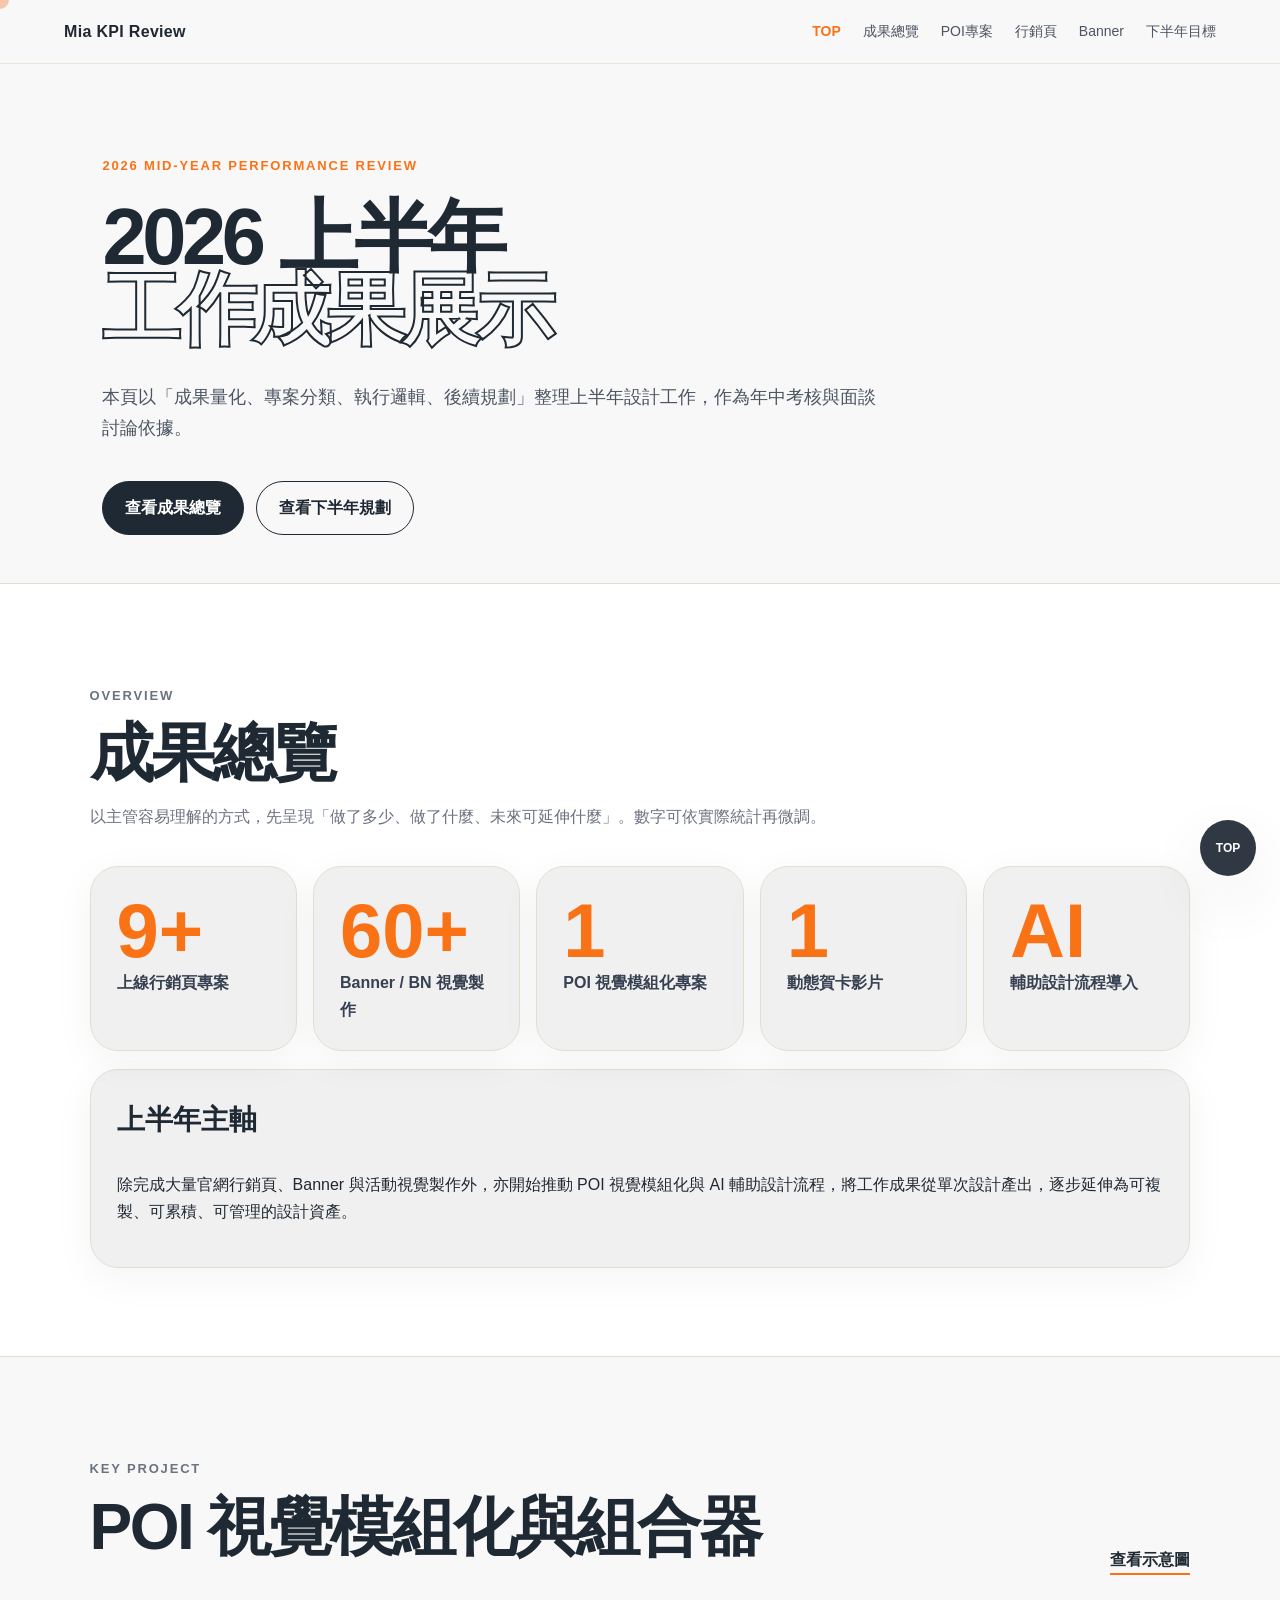
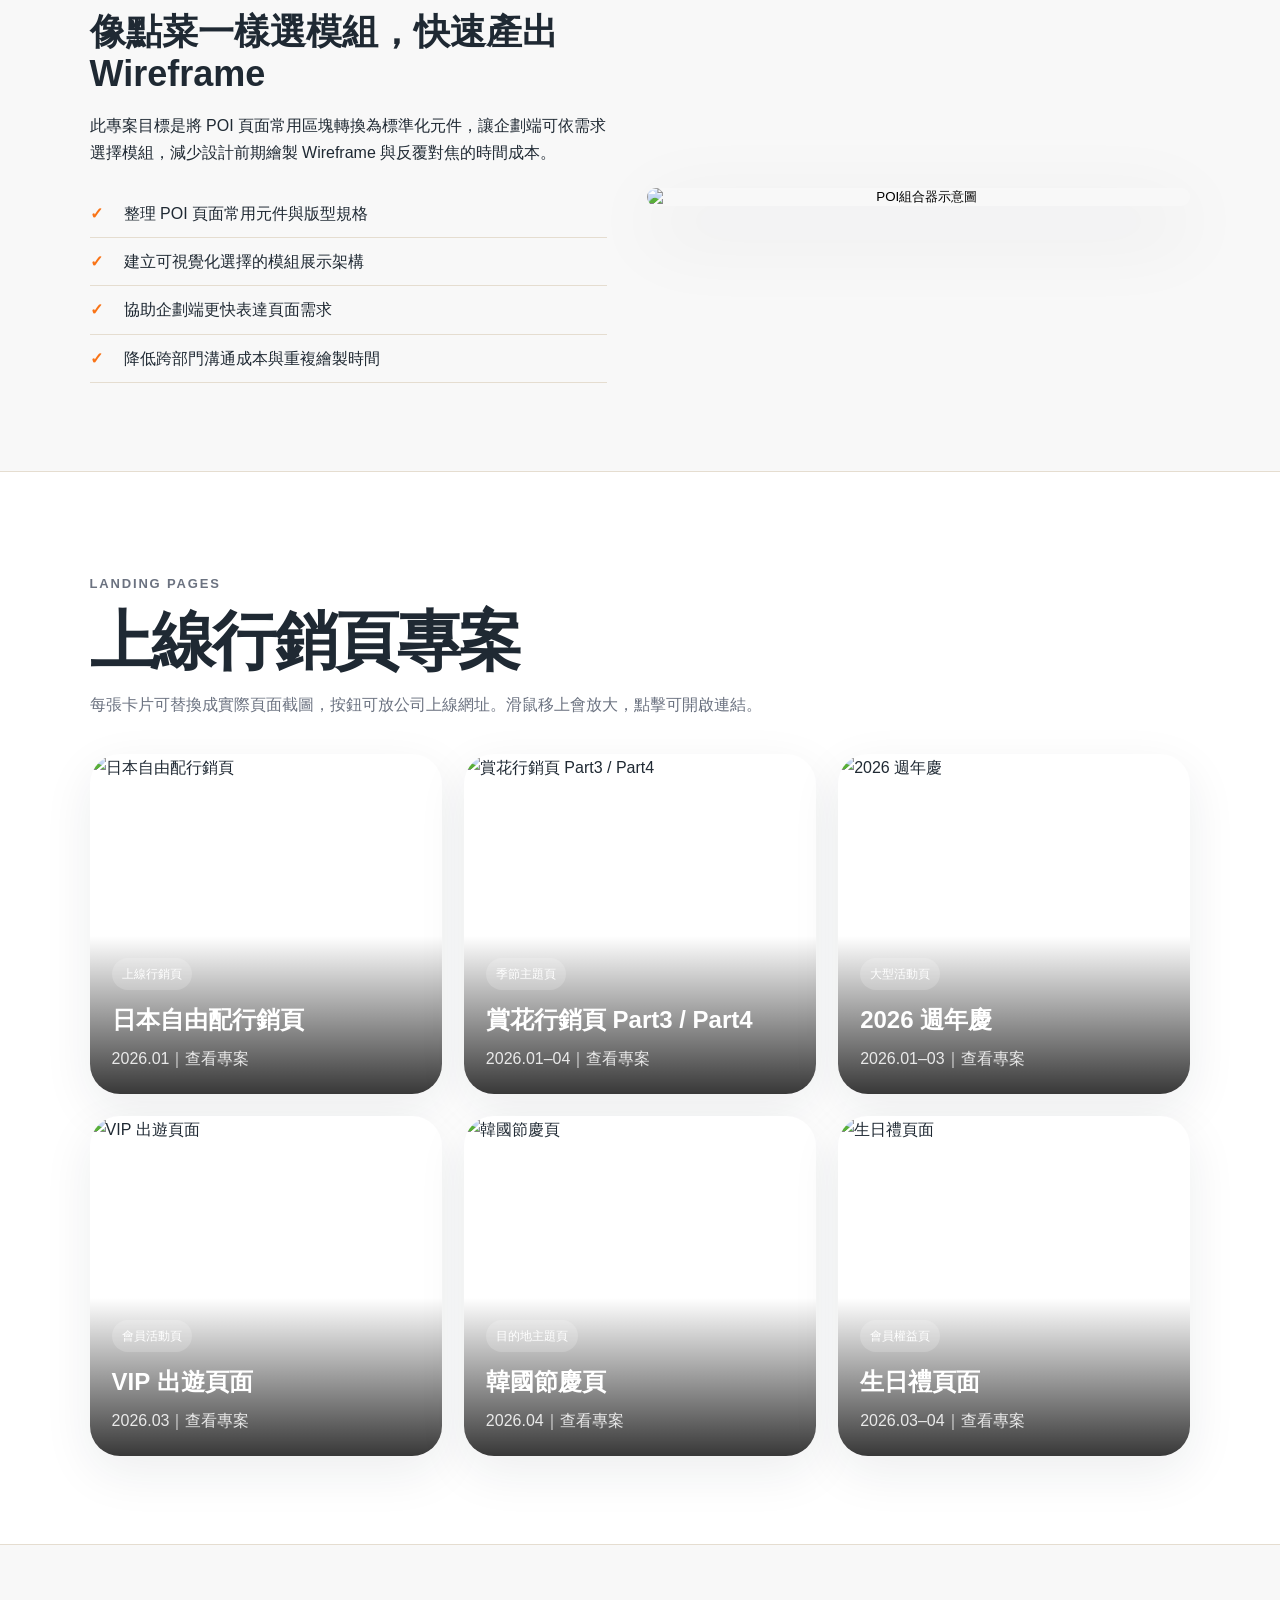
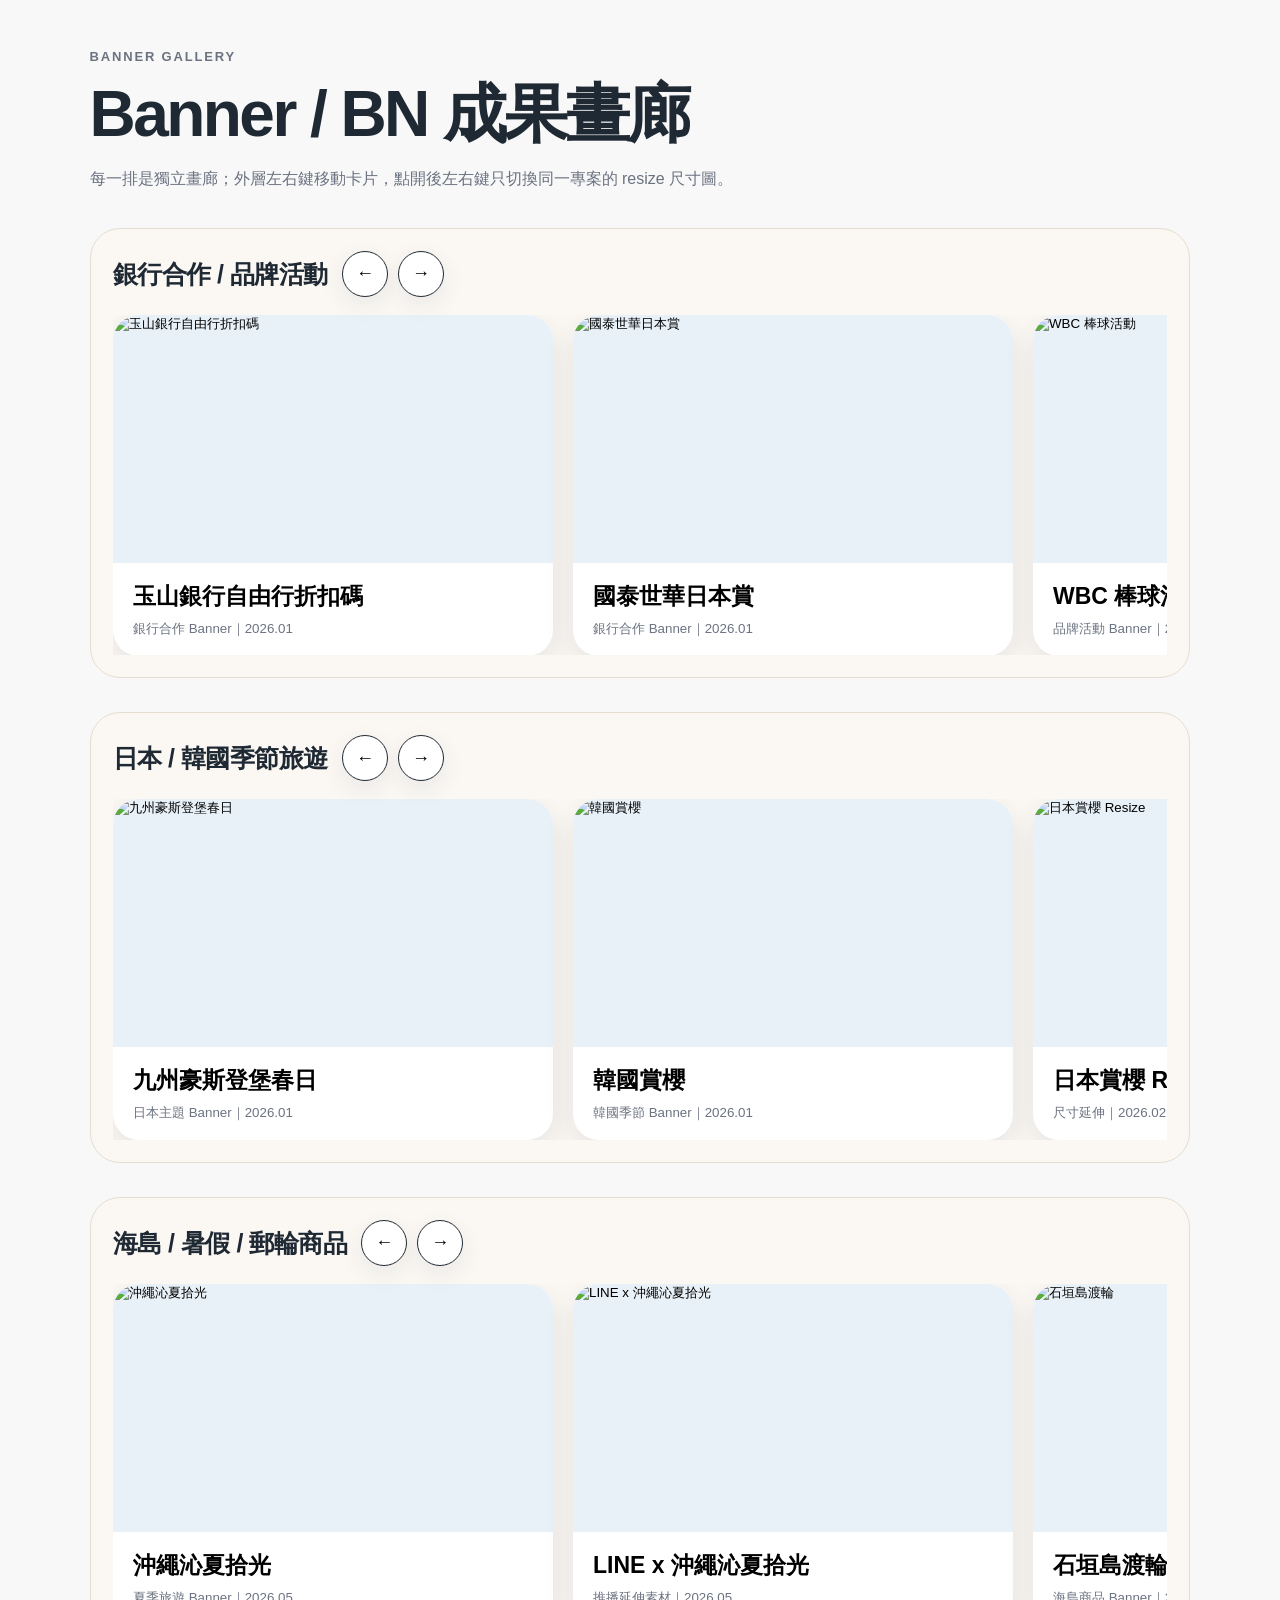
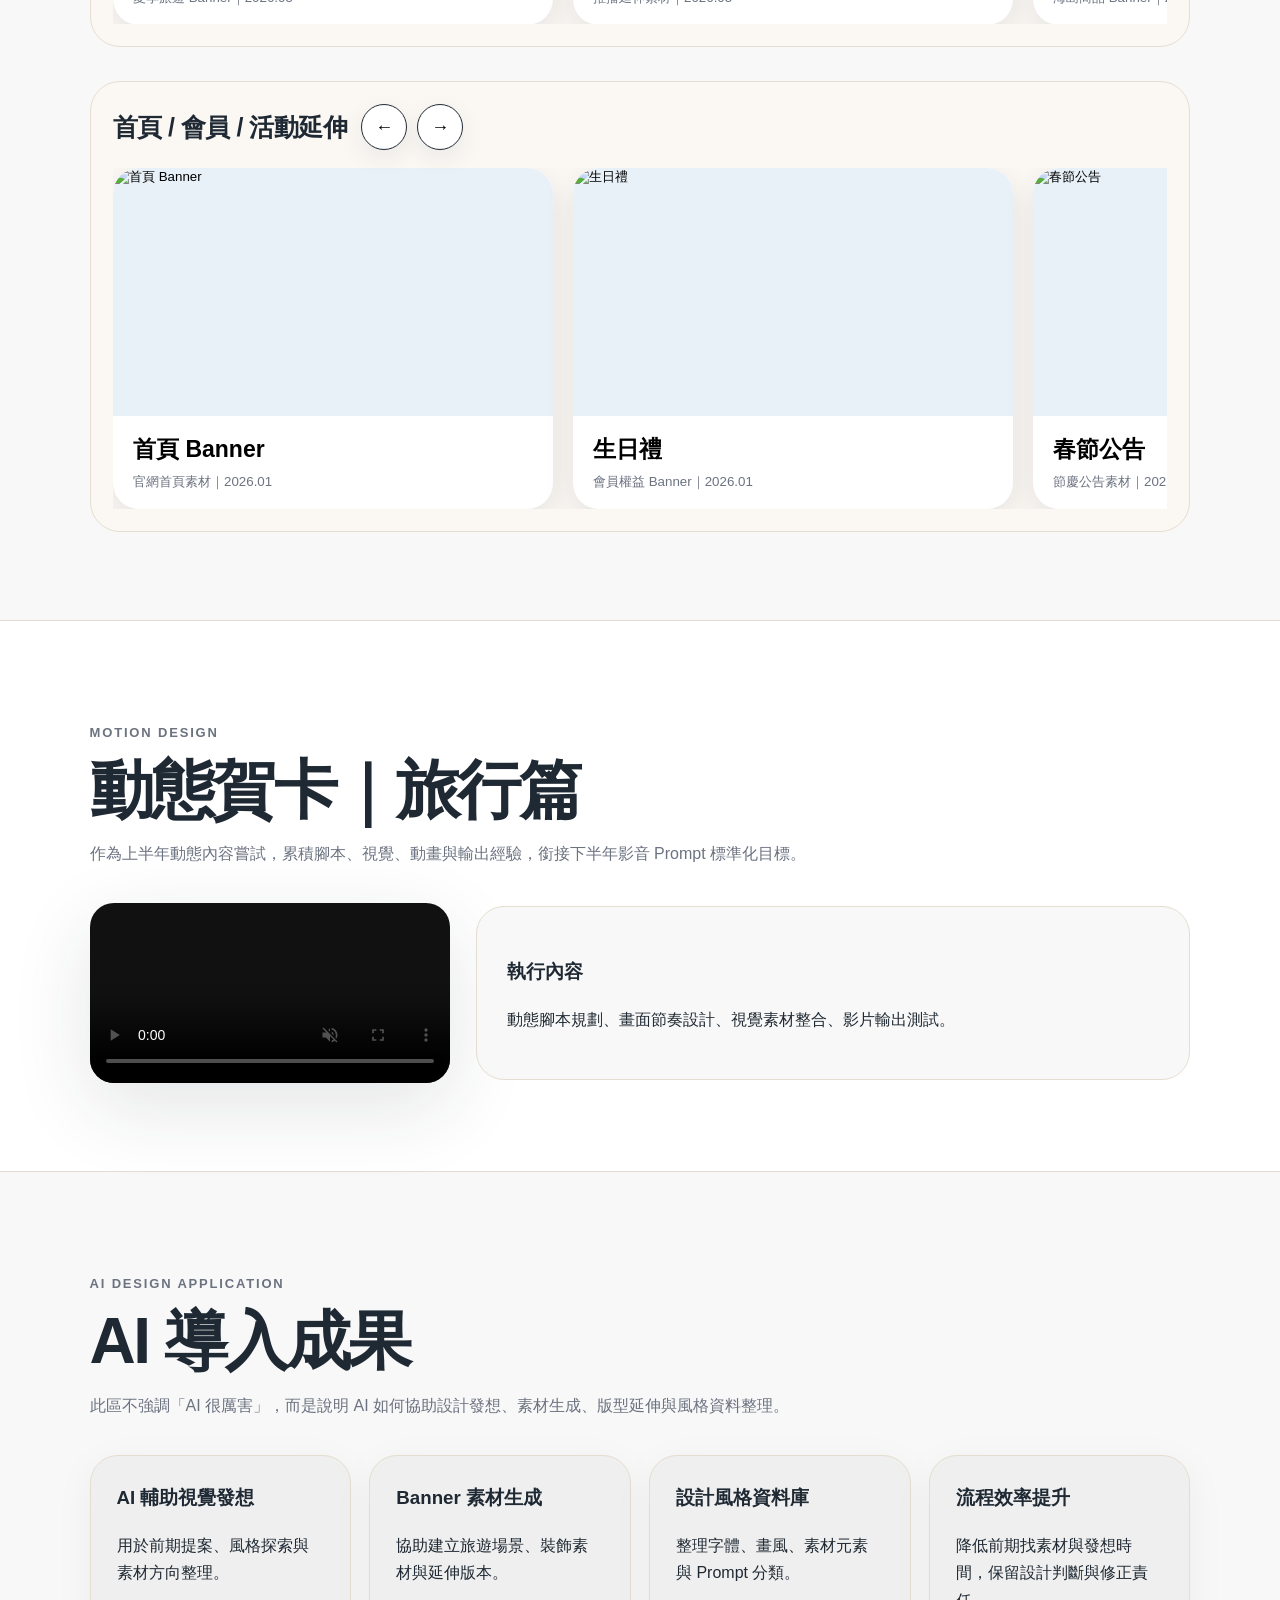
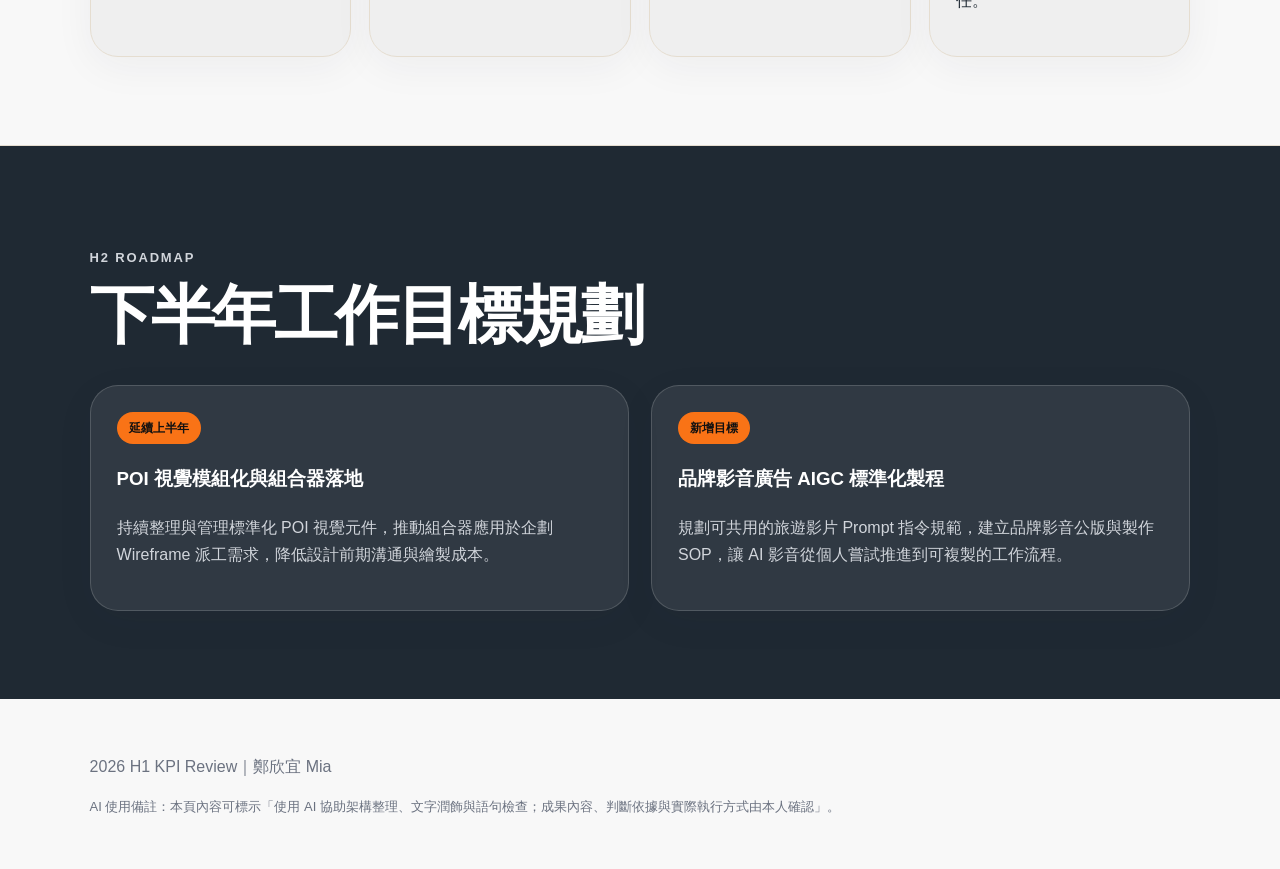
==== index.html @ eb47d26b "Add files via upload" ====
<!doctype html>
<html lang="zh-Hant">
<head>
  <meta charset="utf-8" />
  <meta name="viewport" content="width=device-width, initial-scale=1" />
  <title>2026 H1 KPI Review｜Mia 工作成果展示</title>
  <meta name="description" content="2026上半年KPI工作成果：行銷頁、Banner、POI模組化、動態賀卡、AI導入與下半年規劃。" />
  <link rel="stylesheet" href="styles.css" />
</head>
<body>
  <div class="cursor-dot" aria-hidden="true"></div>
  <header class="site-header">
    <a class="brand" href="#top">Mia KPI Review</a>
    <nav>
      <a class="top-link" href="#top">TOP</a>
      <a href="#overview">成果總覽</a>
      <a href="#poi">POI專案</a>
      <a href="#pages">行銷頁</a>
      <a href="#banners">Banner</a>
      <a href="#roadmap">下半年目標</a>
    </nav>
  </header>

  <main id="top">
    <section class="hero compact-hero reveal">
      <p class="eyebrow">2026 Mid-Year Performance Review</p>
      <h1>2026 上半年<br><span>工作成果展示</span></h1>
      <p class="hero-text">本頁以「成果量化、專案分類、執行邏輯、後續規劃」整理上半年設計工作，作為年中考核與面談討論依據。</p>
      <div class="hero-actions">
        <a class="btn primary" href="#overview">查看成果總覽</a>
        <a class="btn" href="#roadmap">查看下半年規劃</a>
      </div>
    </section>

    <section id="overview" class="section reveal">
      <div class="section-head">
        <p class="eyebrow">Overview</p>
        <h2>成果總覽</h2>
        <p>以主管容易理解的方式，先呈現「做了多少、做了什麼、未來可延伸什麼」。數字可依實際統計再微調。</p>
      </div>
      <div class="metrics">
        <article><strong>9+</strong><span>上線行銷頁專案</span></article>
        <article><strong>60+</strong><span>Banner / BN 視覺製作</span></article>
        <article><strong>1</strong><span>POI 視覺模組化專案</span></article>
        <article><strong>1</strong><span>動態賀卡影片</span></article>
        <article><strong>AI</strong><span>輔助設計流程導入</span></article>
      </div>
      <div class="summary-card">
        <h3>上半年主軸</h3>
        <p>除完成大量官網行銷頁、Banner 與活動視覺製作外，亦開始推動 POI 視覺模組化與 AI 輔助設計流程，將工作成果從單次設計產出，逐步延伸為可複製、可累積、可管理的設計資產。</p>
      </div>
    </section>

    <section id="poi" class="section highlight reveal">
      <div class="section-head split">
        <div>
          <p class="eyebrow">Key Project</p>
          <h2>POI 視覺模組化與組合器</h2>
        </div>
        <a class="text-link" href="assets/images/poi/POI組合器.svg" target="_blank">查看示意圖</a>
      </div>
      <div class="case-grid">
        <div class="case-copy">
          <h3>像點菜一樣選模組，快速產出 Wireframe</h3>
          <p>此專案目標是將 POI 頁面常用區塊轉換為標準化元件，讓企劃端可依需求選擇模組，減少設計前期繪製 Wireframe 與反覆對焦的時間成本。</p>
          <ul class="check-list">
            <li>整理 POI 頁面常用元件與版型規格</li>
            <li>建立可視覺化選擇的模組展示架構</li>
            <li>協助企劃端更快表達頁面需求</li>
            <li>降低跨部門溝通成本與重複繪製時間</li>
          </ul>
        </div>
        <button class="media-card open-lightbox" data-img="assets/images/poi/POI組合器.svg" data-title="POI 視覺模組化與組合器">
          <img src="assets/images/poi/POI組合器.svg" alt="POI組合器示意圖">
          <span>點擊放大</span>
        </button>
      </div>
    </section>

    <section id="pages" class="section reveal">
      <div class="section-head">
        <p class="eyebrow">Landing Pages</p>
        <h2>上線行銷頁專案</h2>
        <p>每張卡片可替換成實際頁面截圖，按鈕可放公司上線網址。滑鼠移上會放大，點擊可開啟連結。</p>
      </div>
      <div class="project-grid" id="pageGrid"></div>
    </section>

    <section id="banners" class="section reveal">
      <div class="section-head">
        <p class="eyebrow">Banner Gallery</p>
        <h2>Banner / BN 成果畫廊</h2>
        <p>每一排是獨立畫廊；外層左右鍵移動卡片，點開後左右鍵只切換同一專案的 resize 尺寸圖。</p>
      </div>
      <div class="banner-gallery-rows" id="bannerGalleryRows"></div>
    </section>

    <section id="motion" class="section reveal">
      <div class="section-head">
        <p class="eyebrow">Motion Design</p>
        <h2>動態賀卡｜旅行篇</h2>
        <p>作為上半年動態內容嘗試，累積腳本、視覺、動畫與輸出經驗，銜接下半年影音 Prompt 標準化目標。</p>
      </div>
      <div class="video-wrap">
        <video src="assets/videos/travel-card.mp4" controls muted playsinline poster="assets/images/pages/生日禮頁面.svg"></video>
        <div class="video-copy">
          <h3>執行內容</h3>
          <p>動態腳本規劃、畫面節奏設計、視覺素材整合、影片輸出測試。</p>
        </div>
      </div>
    </section>

    <section id="ai" class="section reveal">
      <div class="section-head">
        <p class="eyebrow">AI Design Application</p>
        <h2>AI 導入成果</h2>
        <p>此區不強調「AI 很厲害」，而是說明 AI 如何協助設計發想、素材生成、版型延伸與風格資料整理。</p>
      </div>
      <div class="pill-grid">
        <article><h3>AI 輔助視覺發想</h3><p>用於前期提案、風格探索與素材方向整理。</p></article>
        <article><h3>Banner 素材生成</h3><p>協助建立旅遊場景、裝飾素材與延伸版本。</p></article>
        <article><h3>設計風格資料庫</h3><p>整理字體、畫風、素材元素與 Prompt 分類。</p></article>
        <article><h3>流程效率提升</h3><p>降低前期找素材與發想時間，保留設計判斷與修正責任。</p></article>
      </div>
    </section>

    <section id="roadmap" class="section roadmap reveal">
      <div class="section-head">
        <p class="eyebrow">H2 Roadmap</p>
        <h2>下半年工作目標規劃</h2>
      </div>
      <div class="roadmap-grid">
        <article>
          <span class="tag">延續上半年</span>
          <h3>POI 視覺模組化與組合器落地</h3>
          <p>持續整理與管理標準化 POI 視覺元件，推動組合器應用於企劃 Wireframe 派工需求，降低設計前期溝通與繪製成本。</p>
        </article>
        <article>
          <span class="tag">新增目標</span>
          <h3>品牌影音廣告 AIGC 標準化製程</h3>
          <p>規劃可共用的旅遊影片 Prompt 指令規範，建立品牌影音公版與製作 SOP，讓 AI 影音從個人嘗試推進到可複製的工作流程。</p>
        </article>
      </div>
    </section>
  </main>

  <a class="go-top" href="#top" aria-label="回到最上方">TOP</a>

  <footer class="footer">
    <p>2026 H1 KPI Review｜鄭欣宜 Mia</p>
    <p class="note">AI 使用備註：本頁內容可標示「使用 AI 協助架構整理、文字潤飾與語句檢查；成果內容、判斷依據與實際執行方式由本人確認」。</p>
  </footer>

  <div class="lightbox" id="lightbox" aria-hidden="true">
    <button class="lightbox-close" id="lightboxClose" aria-label="關閉">×</button>
    <button class="lightbox-nav lightbox-prev" id="lightboxPrev" aria-label="上一張">←</button>
    <figure class="lightbox-figure">
      <img id="lightboxImg" src="" alt="">
      <figcaption id="lightboxTitle"></figcaption>
    </figure>
    <button class="lightbox-nav lightbox-next" id="lightboxNext" aria-label="下一張">→</button>
  </div>

  <script src="script.js"></script>
</body>
</html>
---- styles.css ----
:root{
  --bg:#f8f8f8;--ink:#1f2933;--muted:#6b7280;--card:#f8f8f8;--line:#e5ddd0;--accent:#f97316;--accent2:#1d4ed8;--shadow:0 24px 80px rgba(31,41,51,.12);
}
*{box-sizing:border-box}html{scroll-behavior:smooth}body{margin:0;background:var(--bg);color:var(--ink);font-family:Arial,'Noto Sans TC','Microsoft JhengHei',sans-serif;line-height:1.7}a{color:inherit;text-decoration:none}img{max-width:100%;display:block}.site-header{position:sticky;top:0;z-index:30;display:flex;justify-content:space-between;align-items:center;padding:18px 5vw;background:rgba(248, 248, 248, 0.82);backdrop-filter:blur(16px);border-bottom:1px solid rgba(229,221,208,.7)}.brand{font-weight:900;letter-spacing:.02em}.site-header nav{display:flex;gap:22px;font-size:14px;color:#4b5563}.site-header nav a:hover{color:var(--accent)}.hero{min-height:78vh;padding:118px 8vw 72px;display:grid;align-content:center}.eyebrow{color:var(--accent);font-weight:800;text-transform:uppercase;letter-spacing:.14em;font-size:13px}.hero h1{font-size:clamp(54px,9vw,136px);line-height:.92;margin:16px 0 28px;letter-spacing:-.07em}.hero h1 span{color:transparent;-webkit-text-stroke:2px var(--ink)}.hero-text{max-width:720px;font-size:20px;color:#4b5563}.hero-actions{display:flex;gap:12px;margin-top:28px;flex-wrap:wrap}.btn{border:1px solid var(--ink);padding:12px 22px;border-radius:999px;font-weight:800;transition:.25s}.btn:hover{transform:translateY(-3px);box-shadow:var(--shadow)}.btn.primary{background:var(--ink);color:#fff}.section{padding:88px 7vw;border-top:1px solid var(--line)}.section-head{max-width:850px;margin-bottom:36px}.section-head h2{font-size:clamp(34px,5vw,64px);line-height:1.05;margin:8px 0 14px;letter-spacing:-.04em}.section-head p{color:#6b7280}.split{max-width:none;display:flex;align-items:end;justify-content:space-between;gap:24px}.metrics{display:grid;grid-template-columns:repeat(5,1fr);gap:16px}.metrics article,.summary-card,.pill-grid article,.roadmap-grid article{background:rgba(238, 238, 238,.86);border:1px solid var(--line);border-radius:28px;padding:26px;box-shadow:0 10px 40px rgba(31,41,51,.05)}.metrics strong{display:block;font-size:clamp(40px,6vw,76px);line-height:1;color:var(--accent)}.metrics span{font-weight:800;color:#374151}.summary-card{margin-top:18px}.summary-card h3{margin-top:0;font-size:28px}.highlight{background:#fff8ed}.case-grid{display:grid;grid-template-columns:1fr 1.05fr;gap:40px;align-items:center}.case-copy h3{font-size:36px;line-height:1.18;margin:0 0 14px}.check-list{padding:0;margin:24px 0 0;list-style:none}.check-list li{padding:10px 0 10px 34px;position:relative;border-bottom:1px solid var(--line)}.check-list li:before{content:'✓';position:absolute;left:0;color:var(--accent);font-weight:900}.media-card{border:0;background:transparent;cursor:pointer;position:relative;overflow:hidden;border-radius:34px;box-shadow:var(--shadow);padding:0}.media-card img{transition:transform .55s ease}.media-card:hover img{transform:scale(1.06)}.media-card span{position:absolute;left:22px;bottom:22px;background:rgba(31,41,51,.86);color:#fff;border-radius:999px;padding:9px 16px;font-weight:800}.project-grid{display:grid;grid-template-columns:repeat(3,1fr);gap:22px}.project-card{position:relative;border-radius:30px;overflow:hidden;background:#fff;min-height:340px;box-shadow:0 16px 50px rgba(31,41,51,.08);isolation:isolate}.project-card img{width:100%;height:100%;object-fit:cover;transition:transform .55s ease}.project-card:hover img{transform:scale(1.08)}.project-info{position:absolute;inset:auto 0 0 0;padding:22px;color:#fff;background:linear-gradient(transparent,rgba(0,0,0,.78))}.project-info h3{margin:0 0 4px;font-size:24px}.project-info p{margin:0;color:rgba(255,255,255,.86)}.project-info .mini{display:inline-block;margin-bottom:10px;padding:6px 10px;background:rgba(255,255,255,.18);border-radius:999px;font-size:12px}.text-link{font-weight:900;border-bottom:2px solid var(--accent)}.gallery-controls{display:flex;gap:10px}.gallery-controls button{width:48px;height:48px;border-radius:50%;border:1px solid var(--ink);background:transparent;font-size:20px;cursor:pointer}.gallery-controls button:hover{background:var(--ink);color:#fff}.banner-stage{overflow:hidden;margin-inline:-7vw;padding-inline:7vw}.banner-track{display:flex;gap:22px;transition:transform .45s ease}.banner-card{flex:0 0 min(560px,76vw);border:0;background:#fff;border-radius:30px;overflow:hidden;box-shadow:0 16px 50px rgba(31,41,51,.08);text-align:left;cursor:pointer}.banner-card img{width:100%;aspect-ratio:16/9;object-fit:cover;transition:transform .5s}.banner-card:hover img{transform:scale(1.07)}.banner-card div{padding:18px 20px}.banner-card h3{margin:0;font-size:22px}.banner-card p{margin:4px 0 0;color:#6b7280}.video-wrap{display:grid;grid-template-columns:1.2fr .8fr;gap:26px;align-items:center}.video-wrap video{width:100%;border-radius:30px;box-shadow:var(--shadow);background:#111}.video-copy{background:var(--card);border:1px solid var(--line);border-radius:28px;padding:30px}.pill-grid{display:grid;grid-template-columns:repeat(4,1fr);gap:18px}.pill-grid h3{margin-top:0}.roadmap{background:#1f2933;color:#fff}.roadmap .section-head p,.roadmap-grid p{color:#d1d5db}.roadmap-grid{display:grid;grid-template-columns:1fr 1fr;gap:22px}.roadmap-grid article{background:rgba(255,255,255,.08);border-color:rgba(255,255,255,.16)}.tag{display:inline-block;background:var(--accent);color:#111;padding:6px 12px;border-radius:999px;font-weight:900;font-size:12px}.footer{padding:38px 7vw;color:#6b7280}.footer .note{max-width:900px;font-size:13px}.lightbox{position:fixed;inset:0;z-index:99;background:rgba(12,18,28,.88);display:none;align-items:center;justify-content:center;padding:5vw}.lightbox.active{display:flex;flex-direction:column}.lightbox img{max-height:78vh;border-radius:24px;box-shadow:var(--shadow)}.lightbox p{color:#fff;font-weight:800}.lightbox-close{position:absolute;right:28px;top:22px;background:#fff;border:0;border-radius:50%;width:46px;height:46px;font-size:30px;cursor:pointer}.reveal{opacity:0;transform:translateY(36px);transition:opacity .7s ease,transform .7s ease}.reveal.show{opacity:1;transform:none}.cursor-dot{position:fixed;left:0;top:0;width:18px;height:18px;border-radius:50%;background:var(--accent);pointer-events:none;z-index:100;mix-blend-mode:multiply;opacity:.35;transform:translate(-50%,-50%);transition:width .2s,height .2s}
@media(max-width:900px){.site-header nav{display:none}.metrics,.project-grid,.pill-grid{grid-template-columns:1fr 1fr}.case-grid,.video-wrap,.roadmap-grid{grid-template-columns:1fr}.hero{padding-top:88px}.section{padding:70px 5vw}.split{align-items:flex-start;flex-direction:column}.banner-stage{margin-inline:-5vw;padding-inline:5vw}}
@media(max-width:560px){.metrics,.project-grid,.pill-grid{grid-template-columns:1fr}.hero h1 span{-webkit-text-stroke:1px var(--ink)}.hero-text{font-size:17px}.cursor-dot{display:none}}


/* Mia 2026 H1 KPI Review - requested adjustments */
.site-header nav .top-link{color:var(--accent);font-weight:900}
.compact-hero{min-height:54vh;padding:78px 8vw 48px;}
.compact-hero h1{font-size:clamp(38px,6.2vw,88px);margin:10px 0 18px;letter-spacing:-.055em;}
.compact-hero .hero-text{font-size:18px;max-width:780px;}
.compact-hero .hero-actions{margin-top:20px;}

.banner-gallery-rows{display:grid;gap:26px;margin-top:8px;}
.banner-row{position:relative;}
.banner-row-head{display:flex;align-items:center;justify-content:space-between;gap:18px;margin:0 0 12px;}
.banner-row-title{margin:0;font-size:22px;letter-spacing:-.02em;}
.banner-row-controls{display:flex;gap:8px;}
.banner-row-controls button{width:38px;height:38px;border-radius:50%;border:1px solid var(--ink);background:transparent;font-size:18px;cursor:pointer;}
.banner-row-controls button:hover{background:var(--ink);color:#fff;}
.banner-scroll{display:flex;gap:18px;overflow-x:auto;scroll-behavior:smooth;scroll-snap-type:x mandatory;padding:4px 7vw 18px;margin-inline:-7vw;}
.banner-scroll::-webkit-scrollbar{height:8px}.banner-scroll::-webkit-scrollbar-thumb{background:#d4c7b7;border-radius:999px}.banner-scroll::-webkit-scrollbar-track{background:rgba(229,221,208,.45)}
.banner-scroll .banner-card{flex:0 0 min(390px,68vw);scroll-snap-align:start;border-radius:24px;}
.banner-scroll .banner-card h3{font-size:18px;}
.banner-scroll .banner-card div{padding:14px 16px;}
.banner-scroll .banner-card img{aspect-ratio:16/9;}
.gallery-controls{display:none;}

.video-wrap{grid-template-columns:minmax(220px,360px) 1fr;justify-content:start;align-items:center;}
.video-wrap video{max-height:620px;object-fit:contain;border-radius:24px;}
.go-top{position:fixed;right:24px;bottom:24px;z-index:50;width:56px;height:56px;border-radius:50%;display:grid;place-items:center;background:var(--ink);color:#fff;font-size:12px;font-weight:900;box-shadow:var(--shadow);opacity:.92;}
.go-top:hover{transform:translateY(-3px);background:var(--accent);color:#111;}
@media(max-width:900px){.compact-hero{min-height:auto;padding:68px 5vw 42px}.banner-scroll{margin-inline:-5vw;padding-inline:5vw}.video-wrap{grid-template-columns:1fr}.video-wrap video{max-width:360px;margin:auto}}

/* v3 adjustments: gallery controls beside title + lightbox carousel */
.banner-row-head{
  justify-content:flex-start;
  align-items:center;
  gap:12px;
}
.banner-row-title{margin-right:2px;}
.banner-row-controls{flex:0 0 auto;}
.banner-row-controls button{box-shadow:0 8px 24px rgba(31,41,51,.08)}
.lightbox{gap:16px;}
.lightbox-figure{margin:0;display:flex;flex-direction:column;align-items:center;gap:10px;max-width:min(92vw,1180px)}
.lightbox-figure img{max-width:100%;max-height:78vh;object-fit:contain;border-radius:24px;box-shadow:var(--shadow)}
.lightbox-figure figcaption{color:#fff;font-weight:800;text-align:center;line-height:1.45}
.lightbox-nav{position:absolute;top:50%;transform:translateY(-50%);width:52px;height:52px;border-radius:50%;border:1px solid rgba(255,255,255,.6);background:rgba(255,255,255,.92);font-size:24px;font-weight:900;cursor:pointer;box-shadow:var(--shadow)}
.lightbox-nav:hover{background:var(--accent);color:#111}
.lightbox-prev{left:28px}.lightbox-next{right:28px}
.lightbox-nav.is-hidden{display:none}
@media(max-width:720px){.lightbox-prev{left:14px}.lightbox-next{right:14px}.lightbox-nav{width:44px;height:44px}.lightbox-figure img{max-height:72vh}.banner-row-head{gap:8px}.banner-row-controls button{width:34px;height:34px}}


/* v5 修正：Banner 畫廊改用 transform 位移，不再依賴瀏覽器原生 scrollLeft */
.banner-viewport{overflow:hidden;margin-inline:-7vw;padding-inline:7vw;}
.banner-viewport .banner-scroll{overflow:visible;margin-inline:0;padding:4px 0 18px;transition:transform .45s cubic-bezier(.22,.61,.36,1);will-change:transform;}
.banner-row-controls button{position:relative;z-index:5;}
@media(max-width:900px){.banner-viewport{margin-inline:-5vw;padding-inline:5vw;}}

/* Banner Gallery: use the working rewrite carousel structure while keeping this version's colors */
#banners .section-head{max-width:850px;}
.banner-gallery-rows{display:grid;gap:34px;margin-top:8px;}
.banner-row{background:rgba(255,250,242,.55);border:1px solid var(--line);border-radius:30px;padding:22px;overflow:hidden;position:relative;}
.banner-row-head{display:flex;align-items:center;gap:14px;justify-content:flex-start;margin:0 0 18px;}
.banner-row-title{font-size:25px;margin:0;letter-spacing:-.02em;}
.banner-row-controls{display:flex;gap:10px;flex:0 0 auto;}
.banner-row-controls button{width:46px;height:46px;border-radius:50%;border:1px solid var(--ink);background:#fff;cursor:pointer;transition:.2s;box-shadow:0 8px 24px rgba(31,41,51,.08);position:relative;z-index:5;}
.banner-row-controls button:hover{background:var(--ink);color:#fff;}
.carousel-viewport{overflow:hidden;width:100%;}
.carousel-track{display:flex;gap:20px;transition:transform .45s cubic-bezier(.22,1,.36,1);will-change:transform;}
.carousel-track .banner-card{flex:0 0 min(440px,78vw);background:#fff;border:0;border-radius:26px;overflow:hidden;text-align:left;box-shadow:0 10px 30px rgba(31,41,51,.10);cursor:pointer;transition:.3s;padding:0;}
.carousel-track .banner-card:hover{transform:translateY(-6px);}
.carousel-track .banner-card img{width:100%;aspect-ratio:16/9;object-fit:cover;background:#e8f1f8;transition:transform .5s;}
.carousel-track .banner-card:hover img{transform:scale(1.07);}
.carousel-track .banner-card div{padding:18px 20px;}
.carousel-track .banner-card h3{font-size:23px;margin:0 0 8px;}
.carousel-track .banner-card p{margin:0;color:#6b7280;}
@media(max-width:900px){.carousel-track .banner-card{flex-basis:82vw;}.banner-row-head{align-items:center;flex-direction:row;}.banner-row-title{font-size:21px;}.banner-row-controls button{width:40px;height:40px;}}
@media(max-width:560px){.banner-row{padding:18px 14px;}.banner-row-head{gap:8px;}.banner-row-controls button{width:36px;height:36px;}.carousel-track{gap:14px;}}


/* ===== Mia section background alternate update =====
   交錯背景設定：
   Hero / POI / Banner / AI：維持原本背景色
   成果總覽 / 行銷頁 / 動態賀卡：白色
   下半年目標：維持原本深色樣式
*/
.hero{
  background:var(--bg);
}

#overview,
#pages,
#motion{
  background:#ffffff;
}

#poi,
#banners,
#ai{
  background:var(--bg);
}

/* 保留下半年目標區塊原本深色樣式 */
#roadmap{
  background:#1f2933;
}
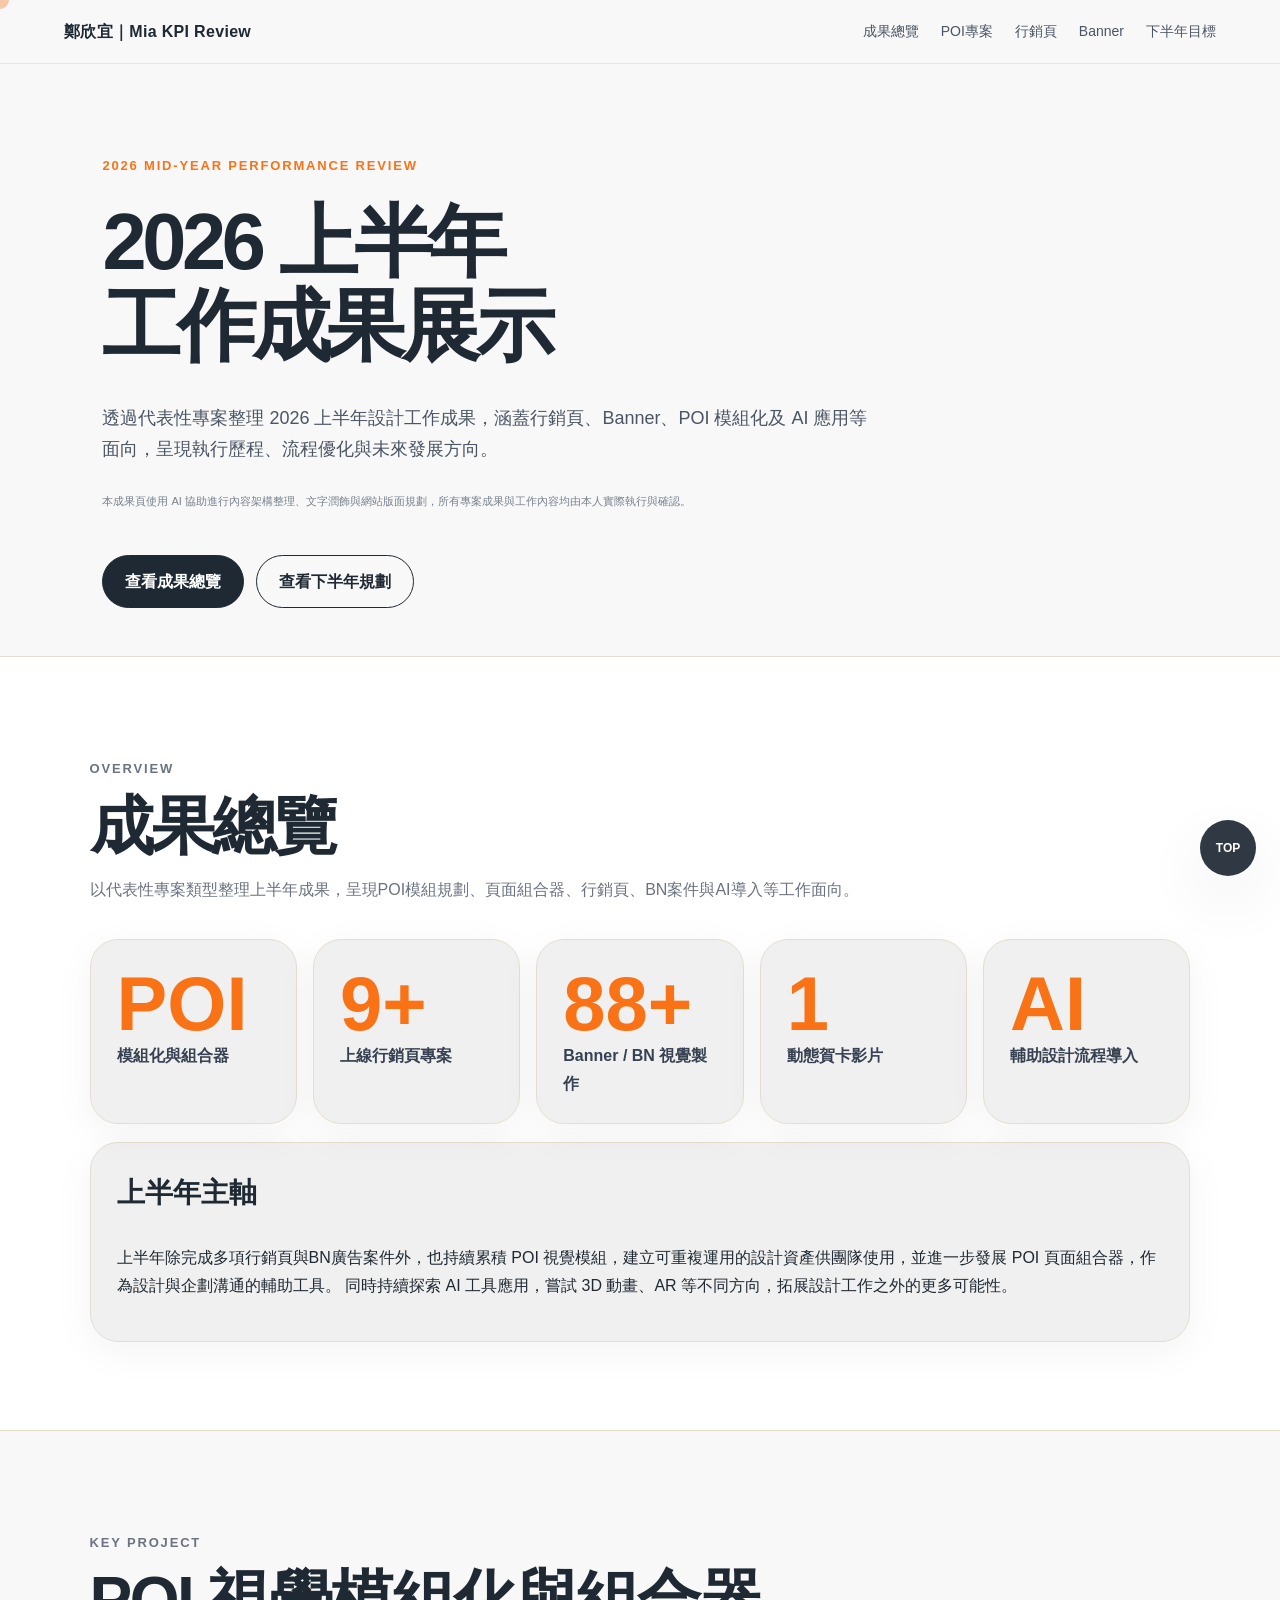
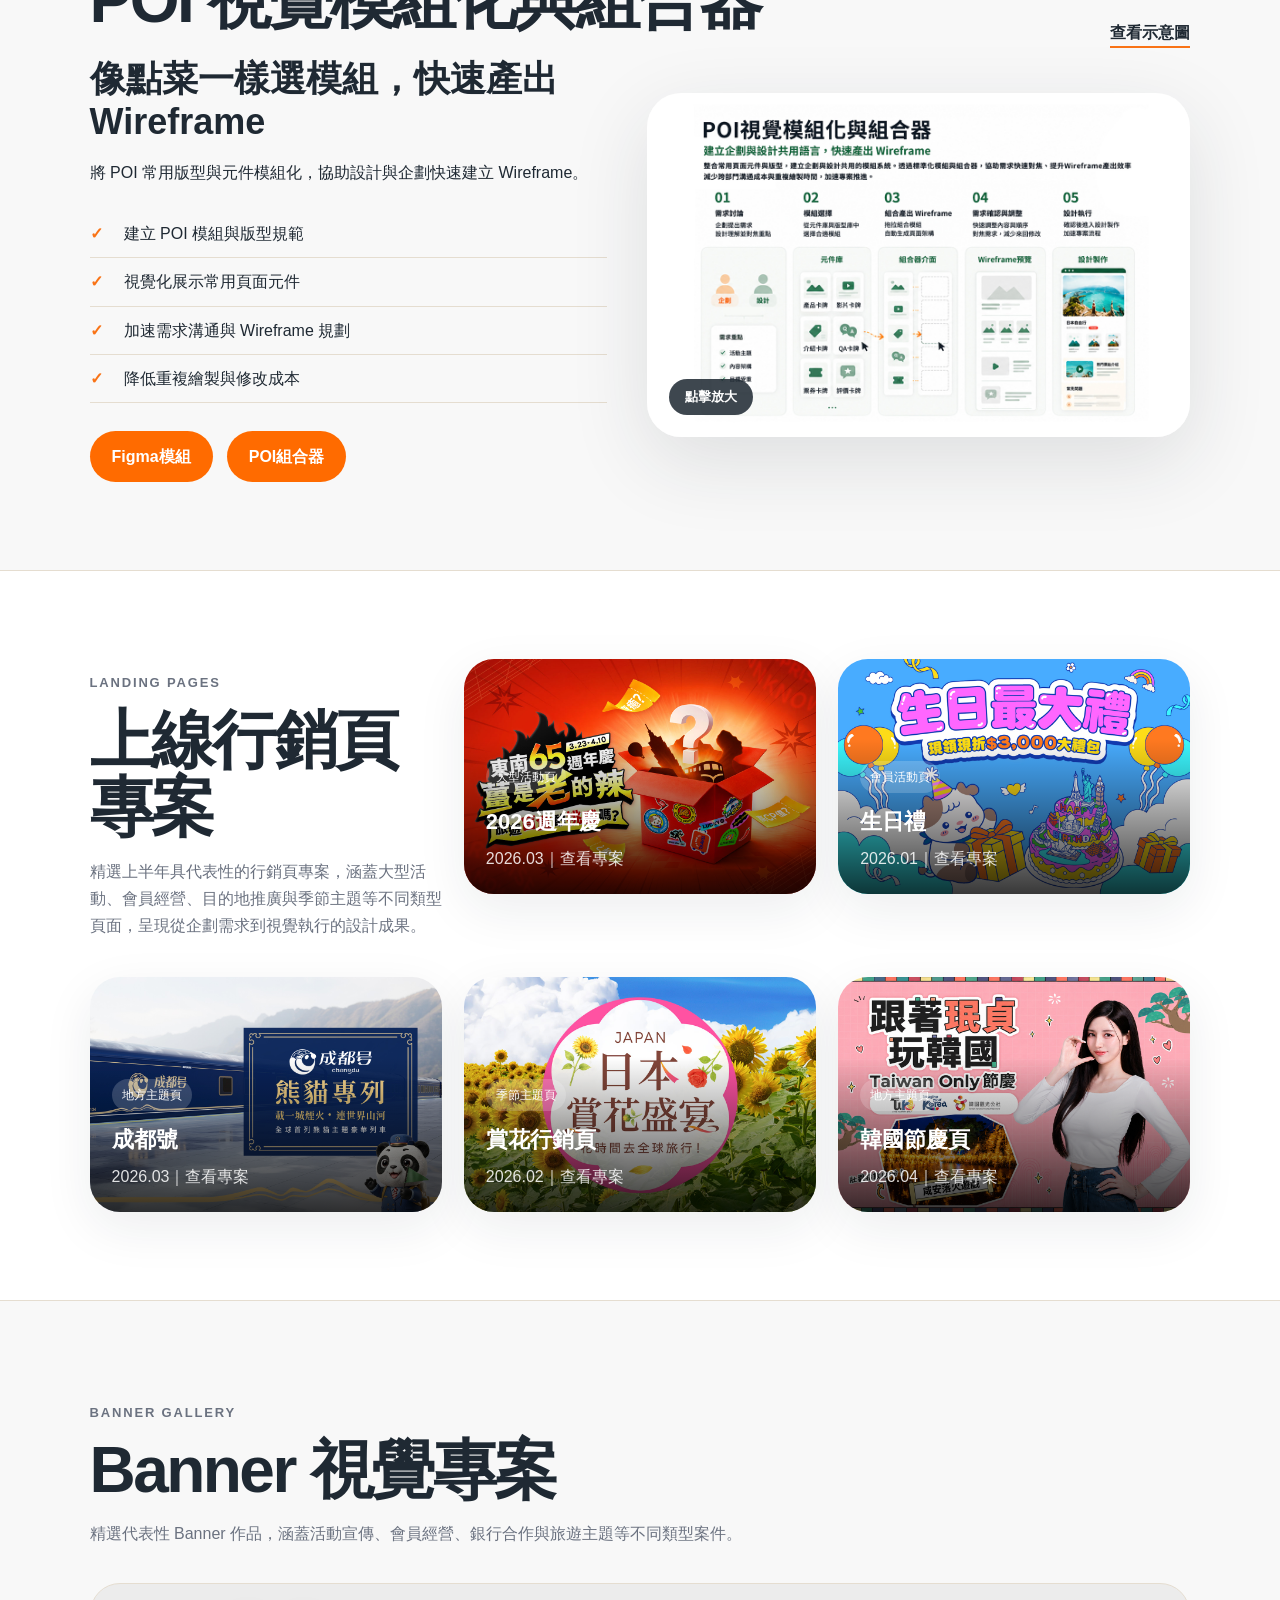
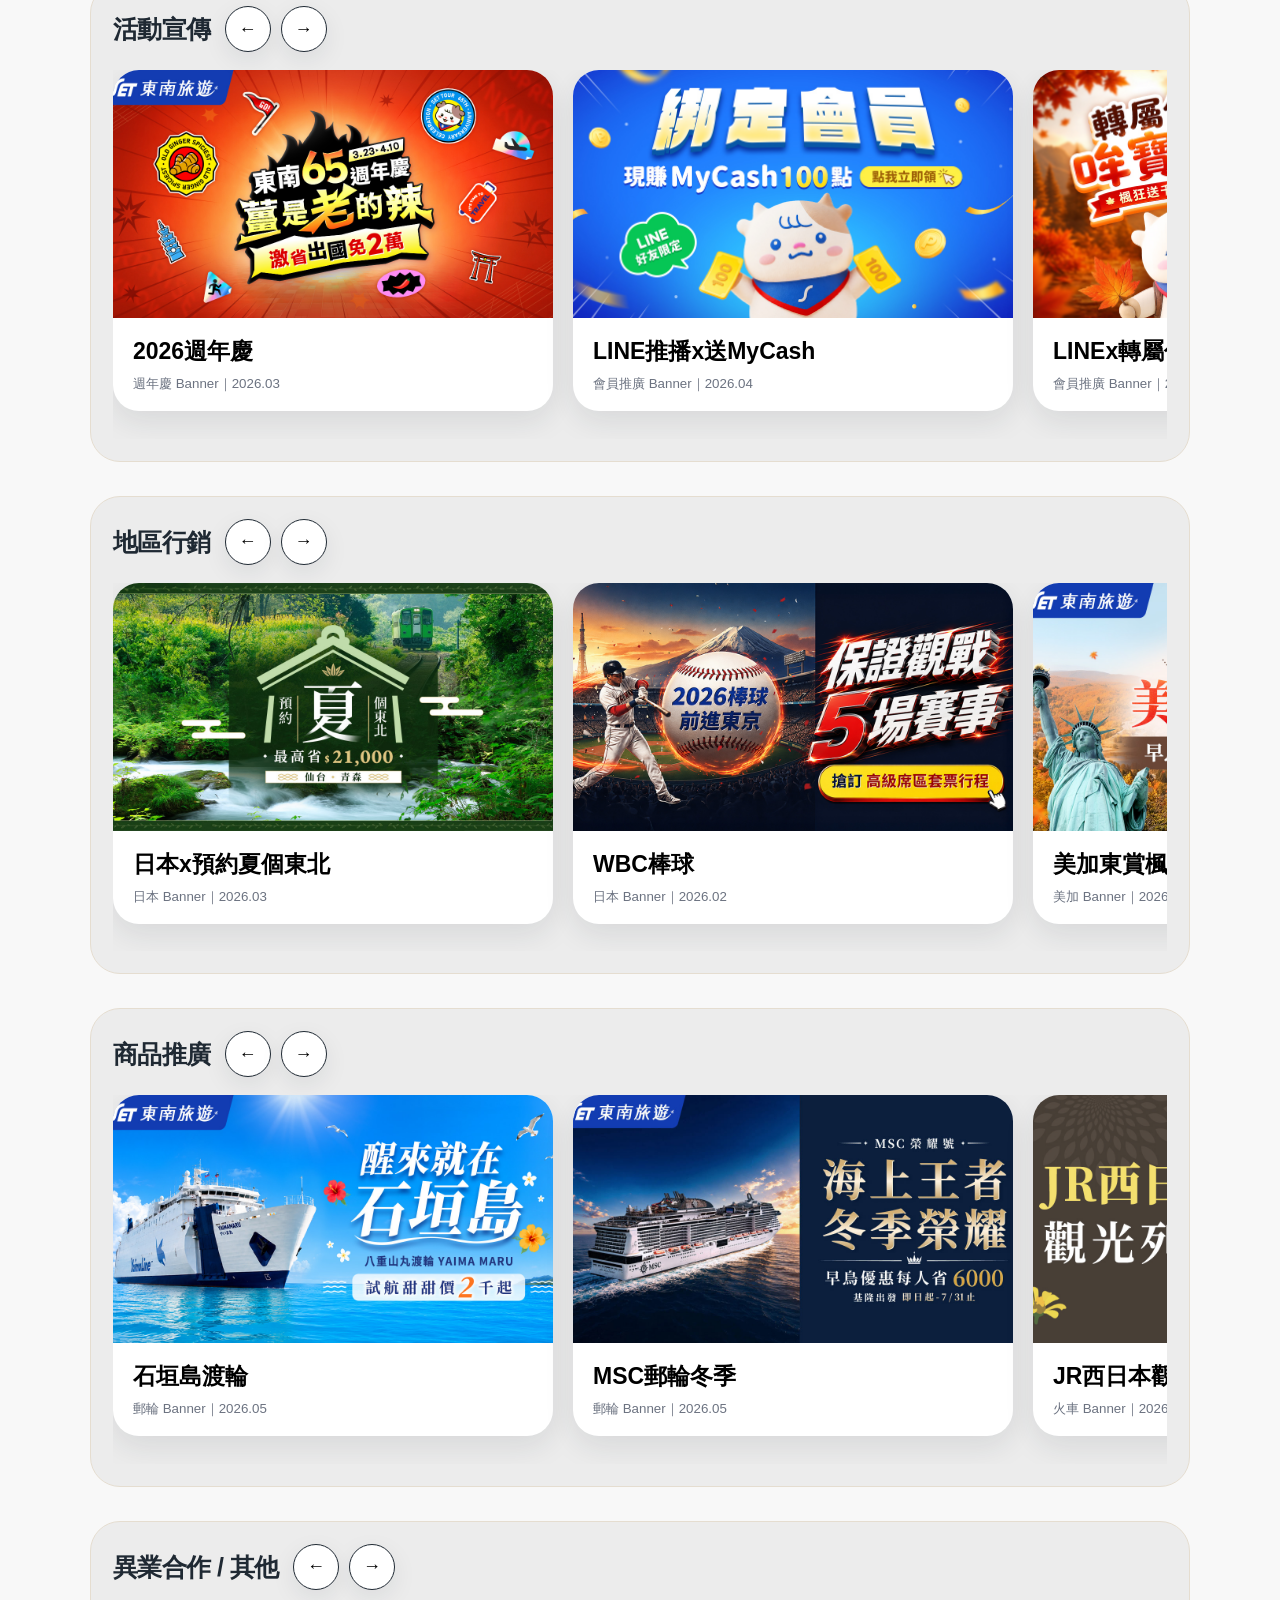
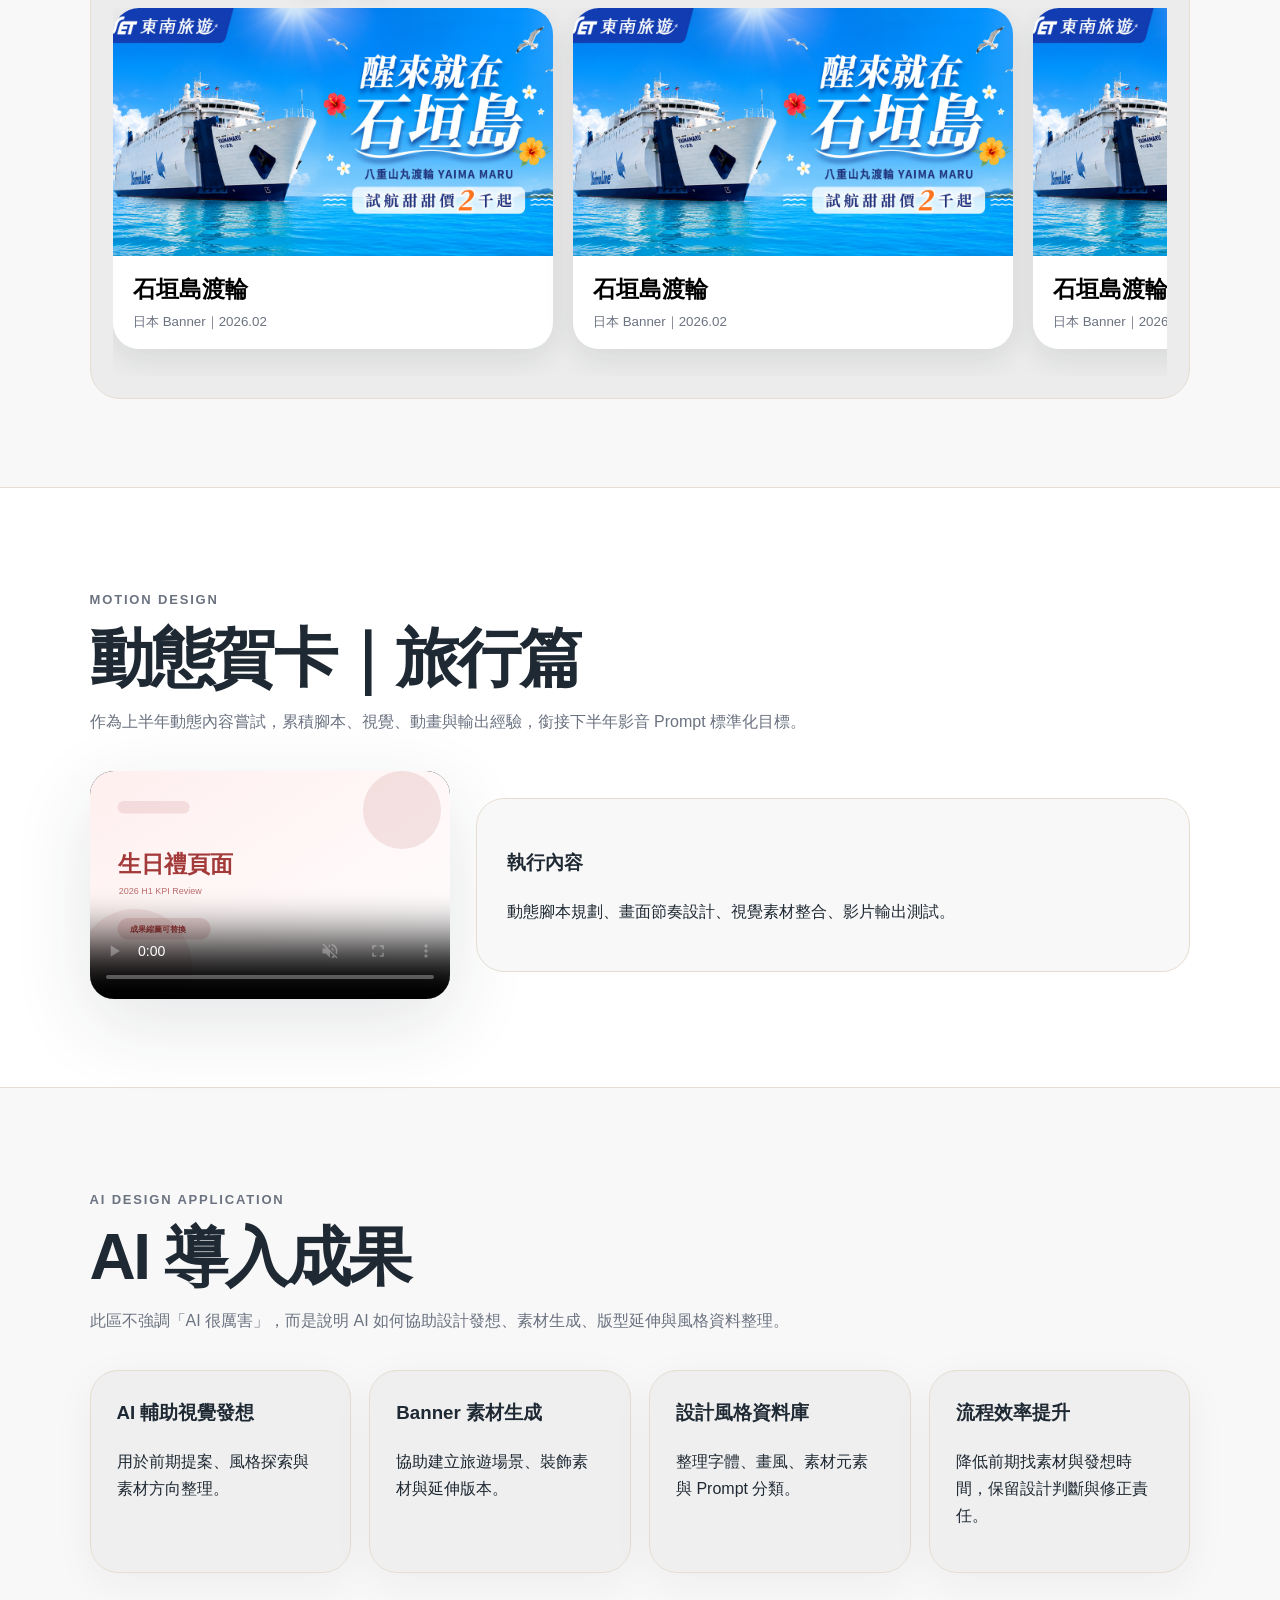
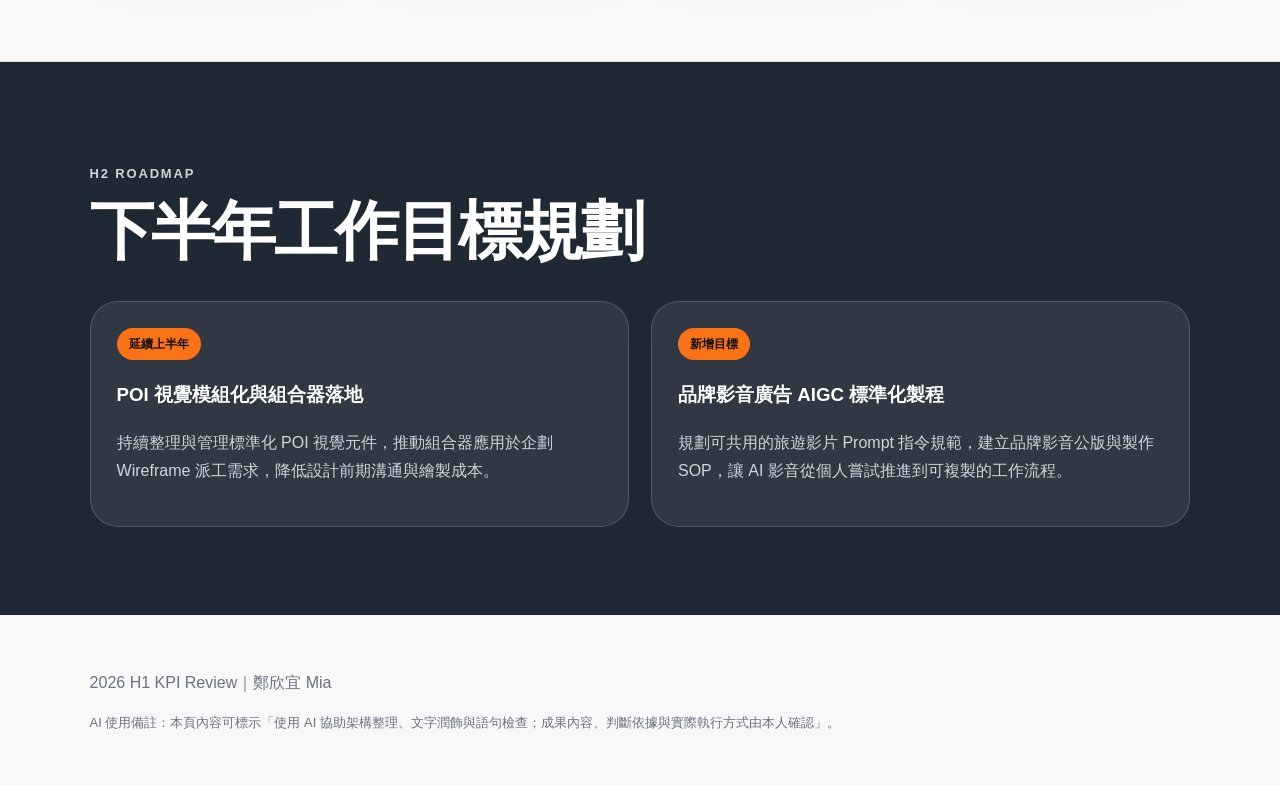
==== commit bd38d423: "Add files via upload" ====
--- a/index.html
+++ b/index.html
@@ -1,18 +1,19 @@
 <!doctype html>
 <html lang="zh-Hant">
+
 <head>
   <meta charset="utf-8" />
   <meta name="viewport" content="width=device-width, initial-scale=1" />
-  <title>2026 H1 KPI Review｜Mia 工作成果展示</title>
+  <title>2026 H1 KPI Review｜鄭欣宜 Mia 工作成果展示</title>
   <meta name="description" content="2026上半年KPI工作成果：行銷頁、Banner、POI模組化、動態賀卡、AI導入與下半年規劃。" />
   <link rel="stylesheet" href="styles.css" />
 </head>
+
 <body>
   <div class="cursor-dot" aria-hidden="true"></div>
   <header class="site-header">
-    <a class="brand" href="#top">Mia KPI Review</a>
+    <a class="brand" href="#top">鄭欣宜｜Mia KPI Review</a>
     <nav>
-      <a class="top-link" href="#top">TOP</a>
       <a href="#overview">成果總覽</a>
       <a href="#poi">POI專案</a>
       <a href="#pages">行銷頁</a>
@@ -25,7 +26,12 @@
     <section class="hero compact-hero reveal">
       <p class="eyebrow">2026 Mid-Year Performance Review</p>
       <h1>2026 上半年<br><span>工作成果展示</span></h1>
-      <p class="hero-text">本頁以「成果量化、專案分類、執行邏輯、後續規劃」整理上半年設計工作，作為年中考核與面談討論依據。</p>
+      <p class="hero-text">透過代表性專案整理 2026 上半年設計工作成果，涵蓋行銷頁、Banner、POI 模組化及 AI 應用等面向，呈現執行歷程、流程優化與未來發展方向。</p>
+
+      <p class="ai-note">
+        本成果頁使用 AI 協助進行內容架構整理、文字潤飾與網站版面規劃，所有專案成果與工作內容均由本人實際執行與確認。
+      </p>
+
       <div class="hero-actions">
         <a class="btn primary" href="#overview">查看成果總覽</a>
         <a class="btn" href="#roadmap">查看下半年規劃</a>
@@ -36,20 +42,27 @@
       <div class="section-head">
         <p class="eyebrow">Overview</p>
         <h2>成果總覽</h2>
-        <p>以主管容易理解的方式，先呈現「做了多少、做了什麼、未來可延伸什麼」。數字可依實際統計再微調。</p>
+        <p>以代表性專案類型整理上半年成果，呈現POI模組規劃、頁面組合器、行銷頁、BN案件與AI導入等工作面向。</p>
       </div>
       <div class="metrics">
+        <article><strong>POI</strong><span>模組化與組合器</span></article>
         <article><strong>9+</strong><span>上線行銷頁專案</span></article>
-        <article><strong>60+</strong><span>Banner / BN 視覺製作</span></article>
-        <article><strong>1</strong><span>POI 視覺模組化專案</span></article>
+        <article><strong>88+</strong><span>Banner / BN 視覺製作</span></article>
+
         <article><strong>1</strong><span>動態賀卡影片</span></article>
+
         <article><strong>AI</strong><span>輔助設計流程導入</span></article>
       </div>
       <div class="summary-card">
         <h3>上半年主軸</h3>
-        <p>除完成大量官網行銷頁、Banner 與活動視覺製作外，亦開始推動 POI 視覺模組化與 AI 輔助設計流程，將工作成果從單次設計產出，逐步延伸為可複製、可累積、可管理的設計資產。</p>
-      </div>
-    </section>
+        <p>上半年除完成多項行銷頁與BN廣告案件外，也持續累積 POI 視覺模組，建立可重複運用的設計資產供團隊使用，並進一步發展 POI 頁面組合器，作為設計與企劃溝通的輔助工具。
+          同時持續探索 AI 工具應用，嘗試 3D 動畫、AR 等不同方向，拓展設計工作之外的更多可能性。</p>
+      </div>
+    </section>
+
+
+
+
 
     <section id="poi" class="section highlight reveal">
       <div class="section-head split">
@@ -57,43 +70,80 @@
           <p class="eyebrow">Key Project</p>
           <h2>POI 視覺模組化與組合器</h2>
         </div>
-        <a class="text-link" href="assets/images/poi/POI組合器.svg" target="_blank">查看示意圖</a>
+        <a class="text-link" href="assets/images/poi/POI2.jpg" target="_blank">查看示意圖</a>
       </div>
       <div class="case-grid">
         <div class="case-copy">
           <h3>像點菜一樣選模組，快速產出 Wireframe</h3>
-          <p>此專案目標是將 POI 頁面常用區塊轉換為標準化元件，讓企劃端可依需求選擇模組，減少設計前期繪製 Wireframe 與反覆對焦的時間成本。</p>
+          <p>將 POI 常用版型與元件模組化，協助設計與企劃快速建立 Wireframe。</p>
           <ul class="check-list">
-            <li>整理 POI 頁面常用元件與版型規格</li>
-            <li>建立可視覺化選擇的模組展示架構</li>
-            <li>協助企劃端更快表達頁面需求</li>
-            <li>降低跨部門溝通成本與重複繪製時間</li>
+            <li>建立 POI 模組與版型規範</li>
+            <li>視覺化展示常用頁面元件</li>
+            <li>加速需求溝通與 Wireframe 規劃</li>
+            <li> 降低重複繪製與修改成本</li>
           </ul>
-        </div>
-        <button class="media-card open-lightbox" data-img="assets/images/poi/POI組合器.svg" data-title="POI 視覺模組化與組合器">
-          <img src="assets/images/poi/POI組合器.svg" alt="POI組合器示意圖">
+
+          <div class="poi-actions">
+
+            <a href="你的Figma網址" class="poi-btn" target="_blank">
+              Figma模組
+            </a>
+
+            <a href="你的POI網址" class="poi-btn" target="_blank">
+              POI組合器
+            </a>
+
+          </div>
+
+
+
+
+
+        </div>
+        <button class="media-card open-lightbox" data-img="assets/images/poi/POI2.jpg" data-title="POI 視覺模組化與組合器">
+          <img src="assets/images/poi/POI2.jpg" alt="POI組合器示意圖">
           <span>點擊放大</span>
         </button>
       </div>
     </section>
 
+
+
+
+
     <section id="pages" class="section reveal">
-      <div class="section-head">
-        <p class="eyebrow">Landing Pages</p>
-        <h2>上線行銷頁專案</h2>
-        <p>每張卡片可替換成實際頁面截圖，按鈕可放公司上線網址。滑鼠移上會放大，點擊可開啟連結。</p>
-      </div>
-      <div class="project-grid" id="pageGrid"></div>
-    </section>
+      <div class="pages-layout">
+        <div class="section-head pages-head">
+          <p class="eyebrow">Landing Pages</p>
+          <h2>上線行銷頁專案</h2>
+          <p>精選上半年具代表性的行銷頁專案，涵蓋大型活動、會員經營、目的地推廣與季節主題等不同類型頁面，呈現從企劃需求到視覺執行的設計成果。</p>
+        </div>
+
+        <div class="project-grid" id="pageGrid"></div>
+      </div>
+    </section>
+
+
+
+
+
+
+
 
     <section id="banners" class="section reveal">
       <div class="section-head">
         <p class="eyebrow">Banner Gallery</p>
-        <h2>Banner / BN 成果畫廊</h2>
-        <p>每一排是獨立畫廊；外層左右鍵移動卡片，點開後左右鍵只切換同一專案的 resize 尺寸圖。</p>
+        <h2>Banner 視覺專案</h2>
+        <p>精選代表性 Banner 作品，涵蓋活動宣傳、會員經營、銀行合作與旅遊主題等不同類型案件。</p>
       </div>
       <div class="banner-gallery-rows" id="bannerGalleryRows"></div>
     </section>
+
+
+
+
+
+
 
     <section id="motion" class="section reveal">
       <div class="section-head">
@@ -102,7 +152,8 @@
         <p>作為上半年動態內容嘗試，累積腳本、視覺、動畫與輸出經驗，銜接下半年影音 Prompt 標準化目標。</p>
       </div>
       <div class="video-wrap">
-        <video src="assets/videos/travel-card.mp4" controls muted playsinline poster="assets/images/pages/生日禮頁面.svg"></video>
+        <video src="assets/videos/travel-card.mp4" controls muted playsinline
+          poster="assets/images/pages/生日禮頁面.svg"></video>
         <div class="video-copy">
           <h3>執行內容</h3>
           <p>動態腳本規劃、畫面節奏設計、視覺素材整合、影片輸出測試。</p>
@@ -117,10 +168,22 @@
         <p>此區不強調「AI 很厲害」，而是說明 AI 如何協助設計發想、素材生成、版型延伸與風格資料整理。</p>
       </div>
       <div class="pill-grid">
-        <article><h3>AI 輔助視覺發想</h3><p>用於前期提案、風格探索與素材方向整理。</p></article>
-        <article><h3>Banner 素材生成</h3><p>協助建立旅遊場景、裝飾素材與延伸版本。</p></article>
-        <article><h3>設計風格資料庫</h3><p>整理字體、畫風、素材元素與 Prompt 分類。</p></article>
-        <article><h3>流程效率提升</h3><p>降低前期找素材與發想時間，保留設計判斷與修正責任。</p></article>
+        <article>
+          <h3>AI 輔助視覺發想</h3>
+          <p>用於前期提案、風格探索與素材方向整理。</p>
+        </article>
+        <article>
+          <h3>Banner 素材生成</h3>
+          <p>協助建立旅遊場景、裝飾素材與延伸版本。</p>
+        </article>
+        <article>
+          <h3>設計風格資料庫</h3>
+          <p>整理字體、畫風、素材元素與 Prompt 分類。</p>
+        </article>
+        <article>
+          <h3>流程效率提升</h3>
+          <p>降低前期找素材與發想時間，保留設計判斷與修正責任。</p>
+        </article>
       </div>
     </section>
 
@@ -163,4 +226,5 @@
 
   <script src="script.js"></script>
 </body>
-</html>
+
+</html>
--- a/styles.css
+++ b/styles.css
@@ -1,86 +1,1298 @@
-:root{
-  --bg:#f8f8f8;--ink:#1f2933;--muted:#6b7280;--card:#f8f8f8;--line:#e5ddd0;--accent:#f97316;--accent2:#1d4ed8;--shadow:0 24px 80px rgba(31,41,51,.12);
-}
-*{box-sizing:border-box}html{scroll-behavior:smooth}body{margin:0;background:var(--bg);color:var(--ink);font-family:Arial,'Noto Sans TC','Microsoft JhengHei',sans-serif;line-height:1.7}a{color:inherit;text-decoration:none}img{max-width:100%;display:block}.site-header{position:sticky;top:0;z-index:30;display:flex;justify-content:space-between;align-items:center;padding:18px 5vw;background:rgba(248, 248, 248, 0.82);backdrop-filter:blur(16px);border-bottom:1px solid rgba(229,221,208,.7)}.brand{font-weight:900;letter-spacing:.02em}.site-header nav{display:flex;gap:22px;font-size:14px;color:#4b5563}.site-header nav a:hover{color:var(--accent)}.hero{min-height:78vh;padding:118px 8vw 72px;display:grid;align-content:center}.eyebrow{color:var(--accent);font-weight:800;text-transform:uppercase;letter-spacing:.14em;font-size:13px}.hero h1{font-size:clamp(54px,9vw,136px);line-height:.92;margin:16px 0 28px;letter-spacing:-.07em}.hero h1 span{color:transparent;-webkit-text-stroke:2px var(--ink)}.hero-text{max-width:720px;font-size:20px;color:#4b5563}.hero-actions{display:flex;gap:12px;margin-top:28px;flex-wrap:wrap}.btn{border:1px solid var(--ink);padding:12px 22px;border-radius:999px;font-weight:800;transition:.25s}.btn:hover{transform:translateY(-3px);box-shadow:var(--shadow)}.btn.primary{background:var(--ink);color:#fff}.section{padding:88px 7vw;border-top:1px solid var(--line)}.section-head{max-width:850px;margin-bottom:36px}.section-head h2{font-size:clamp(34px,5vw,64px);line-height:1.05;margin:8px 0 14px;letter-spacing:-.04em}.section-head p{color:#6b7280}.split{max-width:none;display:flex;align-items:end;justify-content:space-between;gap:24px}.metrics{display:grid;grid-template-columns:repeat(5,1fr);gap:16px}.metrics article,.summary-card,.pill-grid article,.roadmap-grid article{background:rgba(238, 238, 238,.86);border:1px solid var(--line);border-radius:28px;padding:26px;box-shadow:0 10px 40px rgba(31,41,51,.05)}.metrics strong{display:block;font-size:clamp(40px,6vw,76px);line-height:1;color:var(--accent)}.metrics span{font-weight:800;color:#374151}.summary-card{margin-top:18px}.summary-card h3{margin-top:0;font-size:28px}.highlight{background:#fff8ed}.case-grid{display:grid;grid-template-columns:1fr 1.05fr;gap:40px;align-items:center}.case-copy h3{font-size:36px;line-height:1.18;margin:0 0 14px}.check-list{padding:0;margin:24px 0 0;list-style:none}.check-list li{padding:10px 0 10px 34px;position:relative;border-bottom:1px solid var(--line)}.check-list li:before{content:'✓';position:absolute;left:0;color:var(--accent);font-weight:900}.media-card{border:0;background:transparent;cursor:pointer;position:relative;overflow:hidden;border-radius:34px;box-shadow:var(--shadow);padding:0}.media-card img{transition:transform .55s ease}.media-card:hover img{transform:scale(1.06)}.media-card span{position:absolute;left:22px;bottom:22px;background:rgba(31,41,51,.86);color:#fff;border-radius:999px;padding:9px 16px;font-weight:800}.project-grid{display:grid;grid-template-columns:repeat(3,1fr);gap:22px}.project-card{position:relative;border-radius:30px;overflow:hidden;background:#fff;min-height:340px;box-shadow:0 16px 50px rgba(31,41,51,.08);isolation:isolate}.project-card img{width:100%;height:100%;object-fit:cover;transition:transform .55s ease}.project-card:hover img{transform:scale(1.08)}.project-info{position:absolute;inset:auto 0 0 0;padding:22px;color:#fff;background:linear-gradient(transparent,rgba(0,0,0,.78))}.project-info h3{margin:0 0 4px;font-size:24px}.project-info p{margin:0;color:rgba(255,255,255,.86)}.project-info .mini{display:inline-block;margin-bottom:10px;padding:6px 10px;background:rgba(255,255,255,.18);border-radius:999px;font-size:12px}.text-link{font-weight:900;border-bottom:2px solid var(--accent)}.gallery-controls{display:flex;gap:10px}.gallery-controls button{width:48px;height:48px;border-radius:50%;border:1px solid var(--ink);background:transparent;font-size:20px;cursor:pointer}.gallery-controls button:hover{background:var(--ink);color:#fff}.banner-stage{overflow:hidden;margin-inline:-7vw;padding-inline:7vw}.banner-track{display:flex;gap:22px;transition:transform .45s ease}.banner-card{flex:0 0 min(560px,76vw);border:0;background:#fff;border-radius:30px;overflow:hidden;box-shadow:0 16px 50px rgba(31,41,51,.08);text-align:left;cursor:pointer}.banner-card img{width:100%;aspect-ratio:16/9;object-fit:cover;transition:transform .5s}.banner-card:hover img{transform:scale(1.07)}.banner-card div{padding:18px 20px}.banner-card h3{margin:0;font-size:22px}.banner-card p{margin:4px 0 0;color:#6b7280}.video-wrap{display:grid;grid-template-columns:1.2fr .8fr;gap:26px;align-items:center}.video-wrap video{width:100%;border-radius:30px;box-shadow:var(--shadow);background:#111}.video-copy{background:var(--card);border:1px solid var(--line);border-radius:28px;padding:30px}.pill-grid{display:grid;grid-template-columns:repeat(4,1fr);gap:18px}.pill-grid h3{margin-top:0}.roadmap{background:#1f2933;color:#fff}.roadmap .section-head p,.roadmap-grid p{color:#d1d5db}.roadmap-grid{display:grid;grid-template-columns:1fr 1fr;gap:22px}.roadmap-grid article{background:rgba(255,255,255,.08);border-color:rgba(255,255,255,.16)}.tag{display:inline-block;background:var(--accent);color:#111;padding:6px 12px;border-radius:999px;font-weight:900;font-size:12px}.footer{padding:38px 7vw;color:#6b7280}.footer .note{max-width:900px;font-size:13px}.lightbox{position:fixed;inset:0;z-index:99;background:rgba(12,18,28,.88);display:none;align-items:center;justify-content:center;padding:5vw}.lightbox.active{display:flex;flex-direction:column}.lightbox img{max-height:78vh;border-radius:24px;box-shadow:var(--shadow)}.lightbox p{color:#fff;font-weight:800}.lightbox-close{position:absolute;right:28px;top:22px;background:#fff;border:0;border-radius:50%;width:46px;height:46px;font-size:30px;cursor:pointer}.reveal{opacity:0;transform:translateY(36px);transition:opacity .7s ease,transform .7s ease}.reveal.show{opacity:1;transform:none}.cursor-dot{position:fixed;left:0;top:0;width:18px;height:18px;border-radius:50%;background:var(--accent);pointer-events:none;z-index:100;mix-blend-mode:multiply;opacity:.35;transform:translate(-50%,-50%);transition:width .2s,height .2s}
-@media(max-width:900px){.site-header nav{display:none}.metrics,.project-grid,.pill-grid{grid-template-columns:1fr 1fr}.case-grid,.video-wrap,.roadmap-grid{grid-template-columns:1fr}.hero{padding-top:88px}.section{padding:70px 5vw}.split{align-items:flex-start;flex-direction:column}.banner-stage{margin-inline:-5vw;padding-inline:5vw}}
-@media(max-width:560px){.metrics,.project-grid,.pill-grid{grid-template-columns:1fr}.hero h1 span{-webkit-text-stroke:1px var(--ink)}.hero-text{font-size:17px}.cursor-dot{display:none}}
-
-
-/* Mia 2026 H1 KPI Review - requested adjustments */
-.site-header nav .top-link{color:var(--accent);font-weight:900}
-.compact-hero{min-height:54vh;padding:78px 8vw 48px;}
-.compact-hero h1{font-size:clamp(38px,6.2vw,88px);margin:10px 0 18px;letter-spacing:-.055em;}
-.compact-hero .hero-text{font-size:18px;max-width:780px;}
-.compact-hero .hero-actions{margin-top:20px;}
-
-.banner-gallery-rows{display:grid;gap:26px;margin-top:8px;}
-.banner-row{position:relative;}
-.banner-row-head{display:flex;align-items:center;justify-content:space-between;gap:18px;margin:0 0 12px;}
-.banner-row-title{margin:0;font-size:22px;letter-spacing:-.02em;}
-.banner-row-controls{display:flex;gap:8px;}
-.banner-row-controls button{width:38px;height:38px;border-radius:50%;border:1px solid var(--ink);background:transparent;font-size:18px;cursor:pointer;}
-.banner-row-controls button:hover{background:var(--ink);color:#fff;}
-.banner-scroll{display:flex;gap:18px;overflow-x:auto;scroll-behavior:smooth;scroll-snap-type:x mandatory;padding:4px 7vw 18px;margin-inline:-7vw;}
-.banner-scroll::-webkit-scrollbar{height:8px}.banner-scroll::-webkit-scrollbar-thumb{background:#d4c7b7;border-radius:999px}.banner-scroll::-webkit-scrollbar-track{background:rgba(229,221,208,.45)}
-.banner-scroll .banner-card{flex:0 0 min(390px,68vw);scroll-snap-align:start;border-radius:24px;}
-.banner-scroll .banner-card h3{font-size:18px;}
-.banner-scroll .banner-card div{padding:14px 16px;}
-.banner-scroll .banner-card img{aspect-ratio:16/9;}
-.gallery-controls{display:none;}
-
-.video-wrap{grid-template-columns:minmax(220px,360px) 1fr;justify-content:start;align-items:center;}
-.video-wrap video{max-height:620px;object-fit:contain;border-radius:24px;}
-.go-top{position:fixed;right:24px;bottom:24px;z-index:50;width:56px;height:56px;border-radius:50%;display:grid;place-items:center;background:var(--ink);color:#fff;font-size:12px;font-weight:900;box-shadow:var(--shadow);opacity:.92;}
-.go-top:hover{transform:translateY(-3px);background:var(--accent);color:#111;}
-@media(max-width:900px){.compact-hero{min-height:auto;padding:68px 5vw 42px}.banner-scroll{margin-inline:-5vw;padding-inline:5vw}.video-wrap{grid-template-columns:1fr}.video-wrap video{max-width:360px;margin:auto}}
+/* =========================================================
+   00｜全站色彩設定
+   改網站主色、背景、文字色，通常先看這裡
+========================================================= */
+
+:root {
+   --bg: #f8f8f8;
+   --ink: #1f2933;
+   --muted: #6b7280;
+   --card: #f8f8f8;
+   --line: #e5ddd0;
+   --accent: #f97316;
+   --accent2: #1d4ed8;
+   --shadow: 0 24px 80px rgba(31, 41, 51, .12);
+}
+
+/* =========================================================
+   01｜全站基礎設定
+   基本排版、body背景、字體、連結、圖片
+========================================================= */
+
+* {
+   box-sizing: border-box
+}
+
+html {
+   scroll-behavior: smooth
+}
+
+body {
+   margin: 0;
+   background: var(--bg);
+   color: var(--ink);
+   font-family: Arial, 'Noto Sans TC', 'Microsoft JhengHei', sans-serif;
+   line-height: 1.7
+}
+
+a {
+   color: inherit;
+   text-decoration: none
+}
+
+img {
+   max-width: 100%;
+   display: block
+}
+
+/* =========================================================
+   02｜上方導覽列 Header / Menu
+   最上方 Mia KPI Review、成果總覽、POI專案、行銷頁、Banner、下半年目標
+========================================================= */
+
+.site-header {
+   position: sticky;
+   top: 0;
+   z-index: 30;
+   display: flex;
+   justify-content: space-between;
+   align-items: center;
+   padding: 18px 5vw;
+   background: rgba(248, 248, 248, 0.82);
+   backdrop-filter: blur(16px);
+   border-bottom: 1px solid rgba(229, 221, 208, .7)
+}
+
+.brand {
+   font-weight: 900;
+   letter-spacing: .02em
+}
+
+.site-header nav {
+   display: flex;
+   gap: 22px;
+   font-size: 14px;
+   color: #4b5563
+}
+
+.site-header nav a:hover {
+   color: var(--accent)
+}
+
+/* =========================================================
+   03｜Hero 版頭區塊
+   2026 上半年 / 工作成果展示 / 說明文字 / 兩顆按鈕
+========================================================= */
+
+.hero {
+   min-height: 78vh;
+   padding: 118px 8vw 72px;
+   display: grid;
+   align-content: center
+}
+
+.eyebrow {
+   color: var(--accent);
+   font-weight: 800;
+   text-transform: uppercase;
+   letter-spacing: .14em;
+   font-size: 13px
+}
+
+.hero h1 {
+   font-size: clamp(54px, 9vw, 136px);
+   line-height: 1.05;
+   margin: 16px 0 28px;
+   letter-spacing: -.07em
+}
+
+.hero h1 span {
+   color: var(--ink);
+   -webkit-text-stroke: 0
+}
+
+.hero-text {
+   max-width: 720px;
+   font-size: 20px;
+   color: #4b5563
+}
+
+.ai-note {
+   max-width: 720px;
+
+   margin-top: 10px;
+   margin-bottom: 24px;
+
+   font-size: 11px;
+
+   color: #78808d;
+
+   line-height: 1.7;
+}
+
+.hero-actions {
+   display: flex;
+   gap: 12px;
+   margin-top: 28px;
+   flex-wrap: wrap
+}
+
+.btn {
+   border: 1px solid var(--ink);
+   padding: 12px 22px;
+   border-radius: 999px;
+   font-weight: 800;
+   transition: .25s
+}
+
+.btn:hover {
+   transform: translateY(-3px);
+   box-shadow: var(--shadow)
+}
+
+.btn.primary {
+   background: var(--ink);
+   color: #fff
+}
+
+/* =========================================================
+   04｜共用大區塊設定
+   所有區塊共用的上下留白、分隔線、標題樣式
+========================================================= */
+
+.section {
+   padding: 88px 7vw;
+   border-top: 1px solid var(--line)
+}
+
+.section-head {
+   max-width: 850px;
+   margin-bottom: 36px
+}
+
+.section-head h2 {
+   font-size: clamp(34px, 5vw, 64px);
+   line-height: 1.05;
+   margin: 8px 0 14px;
+   letter-spacing: -.04em
+}
+
+.section-head p {
+   color: #6b7280
+}
+
+.split {
+   max-width: none;
+   display: flex;
+   align-items: end;
+   justify-content: space-between;
+   gap: 24px
+}
+
+/* =========================================================
+   05｜成果總覽區塊
+   9+、60+、POI、動態賀卡、AI 這幾張數字卡片
+========================================================= */
+
+.metrics {
+   display: grid;
+   grid-template-columns: repeat(5, 1fr);
+   gap: 16px
+}
+
+.metrics article,
+.summary-card,
+.pill-grid article,
+.roadmap-grid article {
+   background: rgba(238, 238, 238, .86);
+   border: 1px solid var(--line);
+   border-radius: 28px;
+   padding: 26px;
+   box-shadow: 0 10px 40px rgba(31, 41, 51, .05)
+}
+
+.metrics strong {
+   display: block;
+   font-size: clamp(40px, 6vw, 76px);
+   line-height: 1;
+   color: var(--accent)
+}
+
+.metrics span {
+   font-weight: 800;
+   color: #374151
+}
+
+.summary-card {
+   margin-top: 18px
+}
+
+.summary-card h3 {
+   margin-top: 0;
+   font-size: 28px
+}
+
+/* =========================================================
+   06｜POI 專案區塊
+   POI 視覺模組化與組合器、左側說明、右側圖片
+========================================================= */
+
+.highlight {
+   background: #fff8ed
+}
+
+.case-grid {
+   display: grid;
+   grid-template-columns: 1fr 1.05fr;
+   gap: 40px;
+   align-items: center
+}
+
+.case-copy h3 {
+   font-size: 36px;
+   line-height: 1.18;
+   margin: 0 0 14px
+}
+
+.check-list {
+   padding: 0;
+   margin: 24px 0 0;
+   list-style: none
+}
+
+.check-list li {
+   padding: 10px 0 10px 34px;
+   position: relative;
+   border-bottom: 1px solid var(--line)
+}
+
+.check-list li:before {
+   content: '✓';
+   position: absolute;
+   left: 0;
+   color: var(--accent);
+   font-weight: 900
+}
+
+.media-card {
+   border: 0;
+   background: transparent;
+   cursor: pointer;
+   position: relative;
+   overflow: hidden;
+   border-radius: 34px;
+   box-shadow: var(--shadow);
+   padding: 0
+}
+
+.media-card img {
+   transition: transform .55s ease
+}
+
+.media-card:hover img {
+   transform: scale(1.06)
+}
+
+.media-card span {
+   position: absolute;
+   left: 22px;
+   bottom: 22px;
+   background: rgba(31, 41, 51, .86);
+   color: #fff;
+   border-radius: 999px;
+   padding: 9px 16px;
+   font-weight: 800
+}
+
+/* =========================
+   POI區塊按鈕
+========================= */
+
+.poi-actions {
+   display: flex;
+   gap: 14px;
+   margin-top: 28px;
+}
+
+.poi-btn {
+   display: inline-flex;
+   align-items: center;
+   justify-content: center;
+
+   padding: 12px 22px;
+
+   border-radius: 999px;
+
+   background: #ff6b00;
+   color: #fff;
+
+   font-weight: 700;
+   text-decoration: none;
+
+   transition: .25s;
+}
+
+.poi-btn:hover {
+   transform: translateY(-2px);
+   opacity: .9;
+}
+
+/* POI區塊微調：縮小標題間距、按鈕hover、右圖上移 */
+
+/* 縮小 POI 大標和下面內容距離 */
+#poi .section-head {
+   margin-bottom: 10px;
+}
+
+/* 右側圖片整體上移 */
+#poi .media-card {
+   transform: translateY(-5px);
+}
+
+/* 右側圖片 hover 時維持上移並微微再上彈 */
+#poi .media-card:hover {
+   transform: translateY(-10px);
+}
+
+/* Figma / POI 按鈕 hover 改成淺橘色 */
+#poi .poi-btn:hover {
+   transform: translateY(-3px);
+   background: #ffb071;
+   color: #fff;
+   opacity: 1;
+}
+
+/* =========================================================
+   07｜行銷頁區塊
+   上排：左標題 + 右2張卡
+   下排：3張卡
+   圖片比例 1200x800
+========================================================= */
+
+.pages-layout{
+   display:grid;
+   grid-template-columns:repeat(3, 1fr);
+   gap:22px;
+   align-items:start;
+}
+
+/* 標題區佔第一格 */
+.pages-head{
+   margin-bottom:0;
+}
+
+/* 讓 JS 產生的卡片直接進入 pages-layout 大格線 */
+.project-grid{
+   display:contents;
+}
+
+/* 每張卡片固定 1200x800 比例 */
+.project-card{
+   position:relative;
+   border-radius:30px;
+   overflow:hidden;
+   background:#fff;
+   aspect-ratio:3 / 2;
+   box-shadow:0 16px 50px rgba(31,41,51,.08);
+   isolation:isolate;
+}
+
+/* 圖片鋪滿卡片 */
+.project-card img{
+   width:100%;
+   height:100%;
+   object-fit:cover;
+   transition:transform .55s ease;
+}
+
+/* hover 放大 */
+.project-card:hover img{
+   transform:scale(1.08);
+}
+
+/* 卡片底部黑色漸層文字 */
+.project-info{
+   position:absolute;
+   inset:auto 0 0 0;
+   padding:22px;
+   color:#fff;
+   background:linear-gradient(transparent,rgba(0,0,0,.78));
+}
+
+.project-info h3{
+   margin:0 0 4px;
+   font-size:22px;
+}
+
+.project-info p{
+   margin:0;
+   color:rgba(255,255,255,.86);
+}
+
+.project-info .mini{
+   display:inline-block;
+   margin-bottom:10px;
+   padding:6px 10px;
+   background:rgba(255,255,255,.18);
+   border-radius:999px;
+   font-size:12px;
+}
+
+.text-link{
+   font-weight:900;
+   border-bottom:2px solid var(--accent);
+}
+
+/* 平板 */
+@media(max-width:900px){
+   .pages-layout{
+      grid-template-columns:1fr 1fr;
+   }
+
+   .pages-head{
+      grid-column:1 / -1;
+   }
+
+   .project-grid{
+      display:contents;
+   }
+}
+
+/* 手機 */
+@media(max-width:560px){
+   .pages-layout{
+      grid-template-columns:1fr;
+   }
+
+   .project-grid{
+      display:contents;
+   }
+}
+
+
+/* =========================================================
+   08｜舊版 Banner 畫廊控制
+   早期左右按鈕與 banner-track 設定，目前部分後面有新版覆蓋
+========================================================= */
+
+.gallery-controls {
+   display: flex;
+   gap: 10px
+}
+
+.gallery-controls button {
+   width: 48px;
+   height: 48px;
+   border-radius: 50%;
+   border: 1px solid var(--ink);
+   background: transparent;
+   font-size: 20px;
+   cursor: pointer
+}
+
+.gallery-controls button:hover {
+   background: var(--ink);
+   color: #fff
+}
+
+.banner-stage {
+   overflow: hidden;
+   margin-inline: -7vw;
+   padding-inline: 7vw
+}
+
+.banner-track {
+   display: flex;
+   gap: 22px;
+   transition: transform .45s ease
+}
+
+.banner-card {
+   flex: 0 0 min(560px, 76vw);
+   border: 0;
+   background: #fff;
+   border-radius: 30px;
+   overflow: hidden;
+   box-shadow: 0 16px 50px rgba(31, 41, 51, .08);
+   text-align: left;
+   cursor: pointer
+}
+
+.banner-card img {
+   width: 100%;
+   aspect-ratio: 16/9;
+   object-fit: cover;
+   transition: transform .5s
+}
+
+.banner-card:hover img {
+   transform: scale(1.07)
+}
+
+.banner-card div {
+   padding: 18px 20px
+}
+
+.banner-card h3 {
+   margin: 0;
+   font-size: 22px
+}
+
+.banner-card p {
+   margin: 4px 0 0;
+   color: #6b7280
+}
+
+/* =========================================================
+   09｜動態賀卡區塊
+   直式影片大小、影片右側文字卡片
+========================================================= */
+
+.video-wrap {
+   display: grid;
+   grid-template-columns: 1.2fr .8fr;
+   gap: 26px;
+   align-items: center
+}
+
+.video-wrap video {
+   width: 100%;
+   border-radius: 30px;
+   box-shadow: var(--shadow);
+   background: #111
+}
+
+.video-copy {
+   background: var(--card);
+   border: 1px solid var(--line);
+   border-radius: 28px;
+   padding: 30px
+}
+
+/* =========================================================
+   10｜AI 導入成果區塊
+   AI 應用四張說明卡片
+========================================================= */
+
+.pill-grid {
+   display: grid;
+   grid-template-columns: repeat(4, 1fr);
+   gap: 18px
+}
+
+.pill-grid h3 {
+   margin-top: 0
+}
+
+/* =========================================================
+   11｜下半年目標區塊
+   深色背景區、兩張 Roadmap 卡片、標籤
+========================================================= */
+
+.roadmap {
+   background: #1f2933;
+   color: #fff
+}
+
+.roadmap .section-head p,
+.roadmap-grid p {
+   color: #d1d5db
+}
+
+.roadmap-grid {
+   display: grid;
+   grid-template-columns: 1fr 1fr;
+   gap: 22px
+}
+
+.roadmap-grid article {
+   background: rgba(255, 255, 255, .08);
+   border-color: rgba(255, 255, 255, .16)
+}
+
+.tag {
+   display: inline-block;
+   background: var(--accent);
+   color: #111;
+   padding: 6px 12px;
+   border-radius: 999px;
+   font-weight: 900;
+   font-size: 12px
+}
+
+/* =========================================================
+   12｜Footer 頁尾區塊
+   最下方文字與 AI 使用備註
+========================================================= */
+
+.footer {
+   padding: 38px 7vw;
+   color: #6b7280
+}
+
+.footer .note {
+   max-width: 900px;
+   font-size: 13px
+}
+
+/* =========================================================
+   13｜Lightbox 放大圖
+   點圖片後的黑底放大視窗、關閉按鈕
+========================================================= */
+
+.lightbox {
+   position: fixed;
+   inset: 0;
+   z-index: 99;
+   background: rgba(12, 18, 28, .88);
+   display: none;
+   align-items: center;
+   justify-content: center;
+   padding: 5vw
+}
+
+.lightbox.active {
+   display: flex;
+   flex-direction: column
+}
+
+.lightbox img {
+   max-height: 78vh;
+   border-radius: 24px;
+   box-shadow: var(--shadow)
+}
+
+.lightbox p {
+   color: #fff;
+   font-weight: 800
+}
+
+.lightbox-close {
+   position: absolute;
+   right: 28px;
+   top: 22px;
+   background: #fff;
+   border: 0;
+   border-radius: 50%;
+   width: 46px;
+   height: 46px;
+   font-size: 30px;
+   cursor: pointer
+}
+
+/* =========================================================
+   14｜Scroll Reveal 進場動畫
+   往下滑時淡入、往上浮出的效果
+========================================================= */
+
+.reveal {
+   opacity: 0;
+   transform: translateY(36px);
+   transition: opacity .7s ease, transform .7s ease
+}
+
+.reveal.show {
+   opacity: 1;
+   transform: none
+}
+
+/* =========================================================
+   15｜滑鼠游標效果
+   橘色小圓點游標，hover時會放大
+========================================================= */
+
+.cursor-dot {
+   position: fixed;
+   left: 0;
+   top: 0;
+   width: 18px;
+   height: 18px;
+   border-radius: 50%;
+   background: var(--accent);
+   pointer-events: none;
+   z-index: 100;
+   mix-blend-mode: multiply;
+   opacity: .35;
+   transform: translate(-50%, -50%);
+   transition: width .2s, height .2s
+}
+
+/* =========================================================
+   16｜RWD 平板版
+   螢幕小於 900px 時的排版調整
+========================================================= */
+
+@media(max-width:900px) {
+   .site-header nav {
+      display: none
+   }
+
+   .metrics,
+   .project-grid,
+   .pill-grid {
+      grid-template-columns: 1fr 1fr
+   }
+
+   .case-grid,
+   .video-wrap,
+   .roadmap-grid {
+      grid-template-columns: 1fr
+   }
+
+   .hero {
+      padding-top: 88px
+   }
+
+   .section {
+      padding: 70px 5vw
+   }
+
+   .split {
+      align-items: flex-start;
+      flex-direction: column
+   }
+
+   .banner-stage {
+      margin-inline: -5vw;
+      padding-inline: 5vw
+   }
+}
+
+/* =========================================================
+   17｜RWD 手機版
+   螢幕小於 560px 時的排版調整
+========================================================= */
+
+@media(max-width:560px) {
+
+   .metrics,
+   .project-grid,
+   .pill-grid {
+      grid-template-columns: 1fr
+   }
+
+   .hero h1 span {
+      color: var(--ink);
+      -webkit-text-stroke: 0
+   }
+
+   .hero-text {
+      font-size: 17px
+   }
+
+   .cursor-dot {
+      display: none
+   }
+}
+
+
+
+/* =========================================================
+   18｜後續補充設定區
+   後面是之前版本追加的調整，會覆蓋前面同名設定
+========================================================= */
+
+/*      */
+.site-header nav .top-link {
+   color: var(--accent);
+   font-weight: 900
+}
+
+/* =========================================================
+   19｜Hero 版頭微調
+   縮小 Hero 高度、調整主標與說明文字
+========================================================= */
+
+.compact-hero {
+   min-height: 54vh;
+   padding: 78px 8vw 48px;
+}
+
+.compact-hero h1 {
+   font-size: clamp(38px, 6.2vw, 88px);
+   margin: 10px 0 18px;
+   letter-spacing: -.055em;
+}
+
+.compact-hero .hero-text {
+   font-size: 18px;
+   max-width: 780px;
+}
+
+.compact-hero .hero-actions {
+   margin-top: 20px;
+}
+
+
+/* =========================================================
+   20｜Banner 畫廊初版多排設定
+   多排 Banner、每排標題、每排左右按鈕
+========================================================= */
+
+.banner-gallery-rows {
+   display: grid;
+   gap: 26px;
+   margin-top: 8px;
+}
+
+.banner-row {
+   position: relative;
+}
+
+.banner-row-head {
+   display: flex;
+   align-items: center;
+   justify-content: space-between;
+   gap: 18px;
+   margin: 0 0 12px;
+}
+
+.banner-row-title {
+   margin: 0;
+   font-size: 22px;
+   letter-spacing: -.02em;
+}
+
+.banner-row-controls {
+   display: flex;
+   gap: 8px;
+}
+
+.banner-row-controls button {
+   width: 38px;
+   height: 38px;
+   border-radius: 50%;
+   border: 1px solid var(--ink);
+   background: transparent;
+   font-size: 18px;
+   cursor: pointer;
+}
+
+.banner-row-controls button:hover {
+   background: var(--ink);
+   color: #fff;
+}
+
+.banner-scroll {
+   display: flex;
+   gap: 18px;
+   overflow-x: auto;
+   scroll-behavior: smooth;
+   scroll-snap-type: x mandatory;
+   padding: 4px 7vw 18px;
+   margin-inline: -7vw;
+}
+
+.banner-scroll::-webkit-scrollbar {
+   height: 8px
+}
+
+.banner-scroll::-webkit-scrollbar-thumb {
+   background: #d4c7b7;
+   border-radius: 999px
+}
+
+.banner-scroll::-webkit-scrollbar-track {
+   background: rgba(229, 221, 208, .45)
+}
+
+.banner-scroll .banner-card {
+   flex: 0 0 min(390px, 68vw);
+   scroll-snap-align: start;
+   border-radius: 24px;
+}
+
+.banner-scroll .banner-card h3 {
+   font-size: 18px;
+}
+
+.banner-scroll .banner-card div {
+   padding: 14px 16px;
+}
+
+.banner-scroll .banner-card img {
+   aspect-ratio: 16/9;
+}
+
+.gallery-controls {
+   display: none;
+}
+
+.video-wrap {
+   grid-template-columns: minmax(220px, 360px) 1fr;
+   justify-content: start;
+   align-items: center;
+}
+
+.video-wrap video {
+   max-height: 620px;
+   object-fit: contain;
+   border-radius: 24px;
+}
+
+/* =========================================================
+   21｜右下角 TOP 按鈕
+   固定在右下角，點擊回到最上方
+========================================================= */
+
+.go-top {
+   position: fixed;
+   right: 24px;
+   bottom: 24px;
+   z-index: 50;
+   width: 56px;
+   height: 56px;
+   border-radius: 50%;
+   display: grid;
+   place-items: center;
+   background: var(--ink);
+   color: #fff;
+   font-size: 12px;
+   font-weight: 900;
+   box-shadow: var(--shadow);
+   opacity: .92;
+}
+
+.go-top:hover {
+   transform: translateY(-3px);
+   background: var(--accent);
+   color: #111;
+}
+
+@media(max-width:900px) {
+   .compact-hero {
+      min-height: auto;
+      padding: 68px 5vw 42px
+   }
+
+   .banner-scroll {
+      margin-inline: -5vw;
+      padding-inline: 5vw
+   }
+
+   .video-wrap {
+      grid-template-columns: 1fr
+   }
+
+   .video-wrap video {
+      max-width: 360px;
+      margin: auto
+   }
+}
+
+
+/* =========================================================
+   22｜v3：Banner 按鈕位置與 Lightbox 左右切換
+   把按鈕移到小標旁，並加入放大圖左右切換樣式
+========================================================= */
 
 /* v3 adjustments: gallery controls beside title + lightbox carousel */
-.banner-row-head{
-  justify-content:flex-start;
-  align-items:center;
-  gap:12px;
-}
-.banner-row-title{margin-right:2px;}
-.banner-row-controls{flex:0 0 auto;}
-.banner-row-controls button{box-shadow:0 8px 24px rgba(31,41,51,.08)}
-.lightbox{gap:16px;}
-.lightbox-figure{margin:0;display:flex;flex-direction:column;align-items:center;gap:10px;max-width:min(92vw,1180px)}
-.lightbox-figure img{max-width:100%;max-height:78vh;object-fit:contain;border-radius:24px;box-shadow:var(--shadow)}
-.lightbox-figure figcaption{color:#fff;font-weight:800;text-align:center;line-height:1.45}
-.lightbox-nav{position:absolute;top:50%;transform:translateY(-50%);width:52px;height:52px;border-radius:50%;border:1px solid rgba(255,255,255,.6);background:rgba(255,255,255,.92);font-size:24px;font-weight:900;cursor:pointer;box-shadow:var(--shadow)}
-.lightbox-nav:hover{background:var(--accent);color:#111}
-.lightbox-prev{left:28px}.lightbox-next{right:28px}
-.lightbox-nav.is-hidden{display:none}
-@media(max-width:720px){.lightbox-prev{left:14px}.lightbox-next{right:14px}.lightbox-nav{width:44px;height:44px}.lightbox-figure img{max-height:72vh}.banner-row-head{gap:8px}.banner-row-controls button{width:34px;height:34px}}
-
+.banner-row-head {
+   justify-content: flex-start;
+   align-items: center;
+   gap: 12px;
+}
+
+.banner-row-title {
+   margin-right: 2px;
+}
+
+.banner-row-controls {
+   flex: 0 0 auto;
+}
+
+.banner-row-controls button {
+   box-shadow: 0 8px 24px rgba(31, 41, 51, .08)
+}
+
+.lightbox {
+   gap: 16px;
+}
+
+.lightbox-figure {
+   margin: 0;
+   display: flex;
+   flex-direction: column;
+   align-items: center;
+   gap: 10px;
+   max-width: min(92vw, 1180px)
+}
+
+.lightbox-figure img {
+   max-width: 100%;
+   max-height: 78vh;
+   object-fit: contain;
+   border-radius: 24px;
+   box-shadow: var(--shadow)
+}
+
+.lightbox-figure figcaption {
+   color: #fff;
+   font-weight: 800;
+   text-align: center;
+   line-height: 1.45
+}
+
+.lightbox-nav {
+   position: absolute;
+   top: 50%;
+   transform: translateY(-50%);
+   width: 52px;
+   height: 52px;
+   border-radius: 50%;
+   border: 1px solid rgba(255, 255, 255, .6);
+   background: rgba(255, 255, 255, .92);
+   font-size: 24px;
+   font-weight: 900;
+   cursor: pointer;
+   box-shadow: var(--shadow)
+}
+
+.lightbox-nav:hover {
+   background: var(--accent);
+   color: #111
+}
+
+.lightbox-prev {
+   left: 28px
+}
+
+.lightbox-next {
+   right: 28px
+}
+
+.lightbox-nav.is-hidden {
+   display: none
+}
+
+@media(max-width:720px) {
+   .lightbox-prev {
+      left: 14px
+   }
+
+   .lightbox-next {
+      right: 14px
+   }
+
+   .lightbox-nav {
+      width: 44px;
+      height: 44px
+   }
+
+   .lightbox-figure img {
+      max-height: 72vh
+   }
+
+   .banner-row-head {
+      gap: 8px
+   }
+
+   .banner-row-controls button {
+      width: 34px;
+      height: 34px
+   }
+}
+
+
+
+/* =========================================================
+   23｜v5：Banner 位移修正
+   改用 transform 控制畫廊位移
+========================================================= */
 
 /* v5 修正：Banner 畫廊改用 transform 位移，不再依賴瀏覽器原生 scrollLeft */
-.banner-viewport{overflow:hidden;margin-inline:-7vw;padding-inline:7vw;}
-.banner-viewport .banner-scroll{overflow:visible;margin-inline:0;padding:4px 0 18px;transition:transform .45s cubic-bezier(.22,.61,.36,1);will-change:transform;}
-.banner-row-controls button{position:relative;z-index:5;}
-@media(max-width:900px){.banner-viewport{margin-inline:-5vw;padding-inline:5vw;}}
+.banner-viewport {
+   overflow: hidden;
+   margin-inline: -7vw;
+   padding-inline: 7vw;
+}
+
+.banner-viewport .banner-scroll {
+   overflow: visible;
+   margin-inline: 0;
+   padding: 4px 0 18px;
+   transition: transform .45s cubic-bezier(.22, .61, .36, 1);
+   will-change: transform;
+}
+
+.banner-row-controls button {
+   position: relative;
+   z-index: 5;
+}
+
+@media(max-width:900px) {
+   .banner-viewport {
+      margin-inline: -5vw;
+      padding-inline: 5vw;
+   }
+}
+
+
+/* =========================================================
+   24｜目前正式 Banner 畫廊區塊
+   這段是目前成功運作的 Banner Carousel 結構與樣式
+   如果要改 Banner 卡片大小、按鈕、間距，主要看這裡
+========================================================= */
 
 /* Banner Gallery: use the working rewrite carousel structure while keeping this version's colors */
-#banners .section-head{max-width:850px;}
-.banner-gallery-rows{display:grid;gap:34px;margin-top:8px;}
-.banner-row{background:rgba(255,250,242,.55);border:1px solid var(--line);border-radius:30px;padding:22px;overflow:hidden;position:relative;}
-.banner-row-head{display:flex;align-items:center;gap:14px;justify-content:flex-start;margin:0 0 18px;}
-.banner-row-title{font-size:25px;margin:0;letter-spacing:-.02em;}
-.banner-row-controls{display:flex;gap:10px;flex:0 0 auto;}
-.banner-row-controls button{width:46px;height:46px;border-radius:50%;border:1px solid var(--ink);background:#fff;cursor:pointer;transition:.2s;box-shadow:0 8px 24px rgba(31,41,51,.08);position:relative;z-index:5;}
-.banner-row-controls button:hover{background:var(--ink);color:#fff;}
-.carousel-viewport{overflow:hidden;width:100%;}
-.carousel-track{display:flex;gap:20px;transition:transform .45s cubic-bezier(.22,1,.36,1);will-change:transform;}
-.carousel-track .banner-card{flex:0 0 min(440px,78vw);background:#fff;border:0;border-radius:26px;overflow:hidden;text-align:left;box-shadow:0 10px 30px rgba(31,41,51,.10);cursor:pointer;transition:.3s;padding:0;}
-.carousel-track .banner-card:hover{transform:translateY(-6px);}
-.carousel-track .banner-card img{width:100%;aspect-ratio:16/9;object-fit:cover;background:#e8f1f8;transition:transform .5s;}
-.carousel-track .banner-card:hover img{transform:scale(1.07);}
-.carousel-track .banner-card div{padding:18px 20px;}
-.carousel-track .banner-card h3{font-size:23px;margin:0 0 8px;}
-.carousel-track .banner-card p{margin:0;color:#6b7280;}
-@media(max-width:900px){.carousel-track .banner-card{flex-basis:82vw;}.banner-row-head{align-items:center;flex-direction:row;}.banner-row-title{font-size:21px;}.banner-row-controls button{width:40px;height:40px;}}
-@media(max-width:560px){.banner-row{padding:18px 14px;}.banner-row-head{gap:8px;}.banner-row-controls button{width:36px;height:36px;}.carousel-track{gap:14px;}}
-
+#banners .section-head {
+   max-width: 850px;
+}
+
+.banner-gallery-rows {
+   display: grid;
+   gap: 34px;
+   margin-top: 8px;
+}
+
+.banner-row {
+   background: rgba(227, 227, 227, .55);
+   border: 1px solid var(--line);
+   border-radius: 30px;
+   padding: 22px;
+   overflow: hidden;
+   position: relative;
+}
+
+.banner-row-head {
+   display: flex;
+   align-items: center;
+   gap: 14px;
+   justify-content: flex-start;
+   margin: 0 0 18px;
+}
+
+.banner-row-title {
+   font-size: 25px;
+   margin: 0;
+   letter-spacing: -.02em;
+}
+
+.banner-row-controls {
+   display: flex;
+   gap: 10px;
+   flex: 0 0 auto;
+}
+
+.banner-row-controls button {
+   width: 46px;
+   height: 46px;
+   border-radius: 50%;
+   border: 1px solid var(--ink);
+   background: #fff;
+   cursor: pointer;
+   transition: .2s;
+   box-shadow: 0 8px 24px rgba(31, 41, 51, .08);
+   position: relative;
+   z-index: 5;
+}
+
+.banner-row-controls button:hover {
+   background: var(--ink);
+   color: #fff;
+}
+
+.carousel-viewport{
+   overflow: hidden;
+   width: 100%;
+   padding-bottom: 28px;
+}
+
+.carousel-track {
+   display: flex;
+   gap: 20px;
+   transition: transform .45s cubic-bezier(.22, 1, .36, 1);
+   will-change: transform;
+}
+
+.carousel-track .banner-card {
+   flex: 0 0 min(440px, 78vw);
+   background: #fff;
+   border: 0;
+   border-radius: 26px;
+   overflow: hidden;
+   text-align: left;
+   box-shadow: 0 10px 30px rgba(31, 41, 51, .10);
+   cursor: pointer;
+   transition: .3s;
+   padding: 0;
+}
+
+.carousel-track .banner-card:hover {
+   transform: translateY(-6px);
+}
+
+.carousel-track .banner-card img {
+   width: 100%;
+   aspect-ratio: 16/9;
+   object-fit: cover;
+   background: #e8f1f8;
+   transition: transform .5s;
+}
+
+.carousel-track .banner-card:hover img {
+   transform: scale(1.07);
+}
+
+.carousel-track .banner-card div {
+   padding: 18px 20px;
+}
+
+.carousel-track .banner-card h3 {
+   font-size: 23px;
+   margin: 0 0 8px;
+}
+
+.carousel-track .banner-card p {
+   margin: 0;
+   color: #6b7280;
+}
+
+@media(max-width:900px) {
+   .carousel-track .banner-card {
+      flex-basis: 82vw;
+   }
+
+   .banner-row-head {
+      align-items: center;
+      flex-direction: row;
+   }
+
+   .banner-row-title {
+      font-size: 21px;
+   }
+
+   .banner-row-controls button {
+      width: 40px;
+      height: 40px;
+   }
+}
+
+@media(max-width:560px) {
+   .banner-row {
+      padding: 18px 14px;
+   }
+
+   .banner-row-head {
+      gap: 8px;
+   }
+
+   .banner-row-controls button {
+      width: 36px;
+      height: 36px;
+   }
+
+   .carousel-track {
+      gap: 14px;
+   }
+}
+
+
+
+/* =========================================================
+   25｜區塊背景交錯設定
+   控制 Hero / 成果總覽 / POI / 行銷頁 / Banner / 動態賀卡 / AI / 下半年目標 的背景色
+========================================================= */
 
 /* ===== Mia section background alternate update =====
    交錯背景設定：
@@ -88,23 +1300,23 @@
    成果總覽 / 行銷頁 / 動態賀卡：白色
    下半年目標：維持原本深色樣式
 */
-.hero{
-  background:var(--bg);
+.hero {
+   background: var(--bg);
 }
 
 #overview,
 #pages,
-#motion{
-  background:#ffffff;
+#motion {
+   background: #ffffff;
 }
 
 #poi,
 #banners,
-#ai{
-  background:var(--bg);
+#ai {
+   background: var(--bg);
 }
 
 /* 保留下半年目標區塊原本深色樣式 */
-#roadmap{
-  background:#1f2933;
-}
+#roadmap {
+   background: #1f2933;
+}
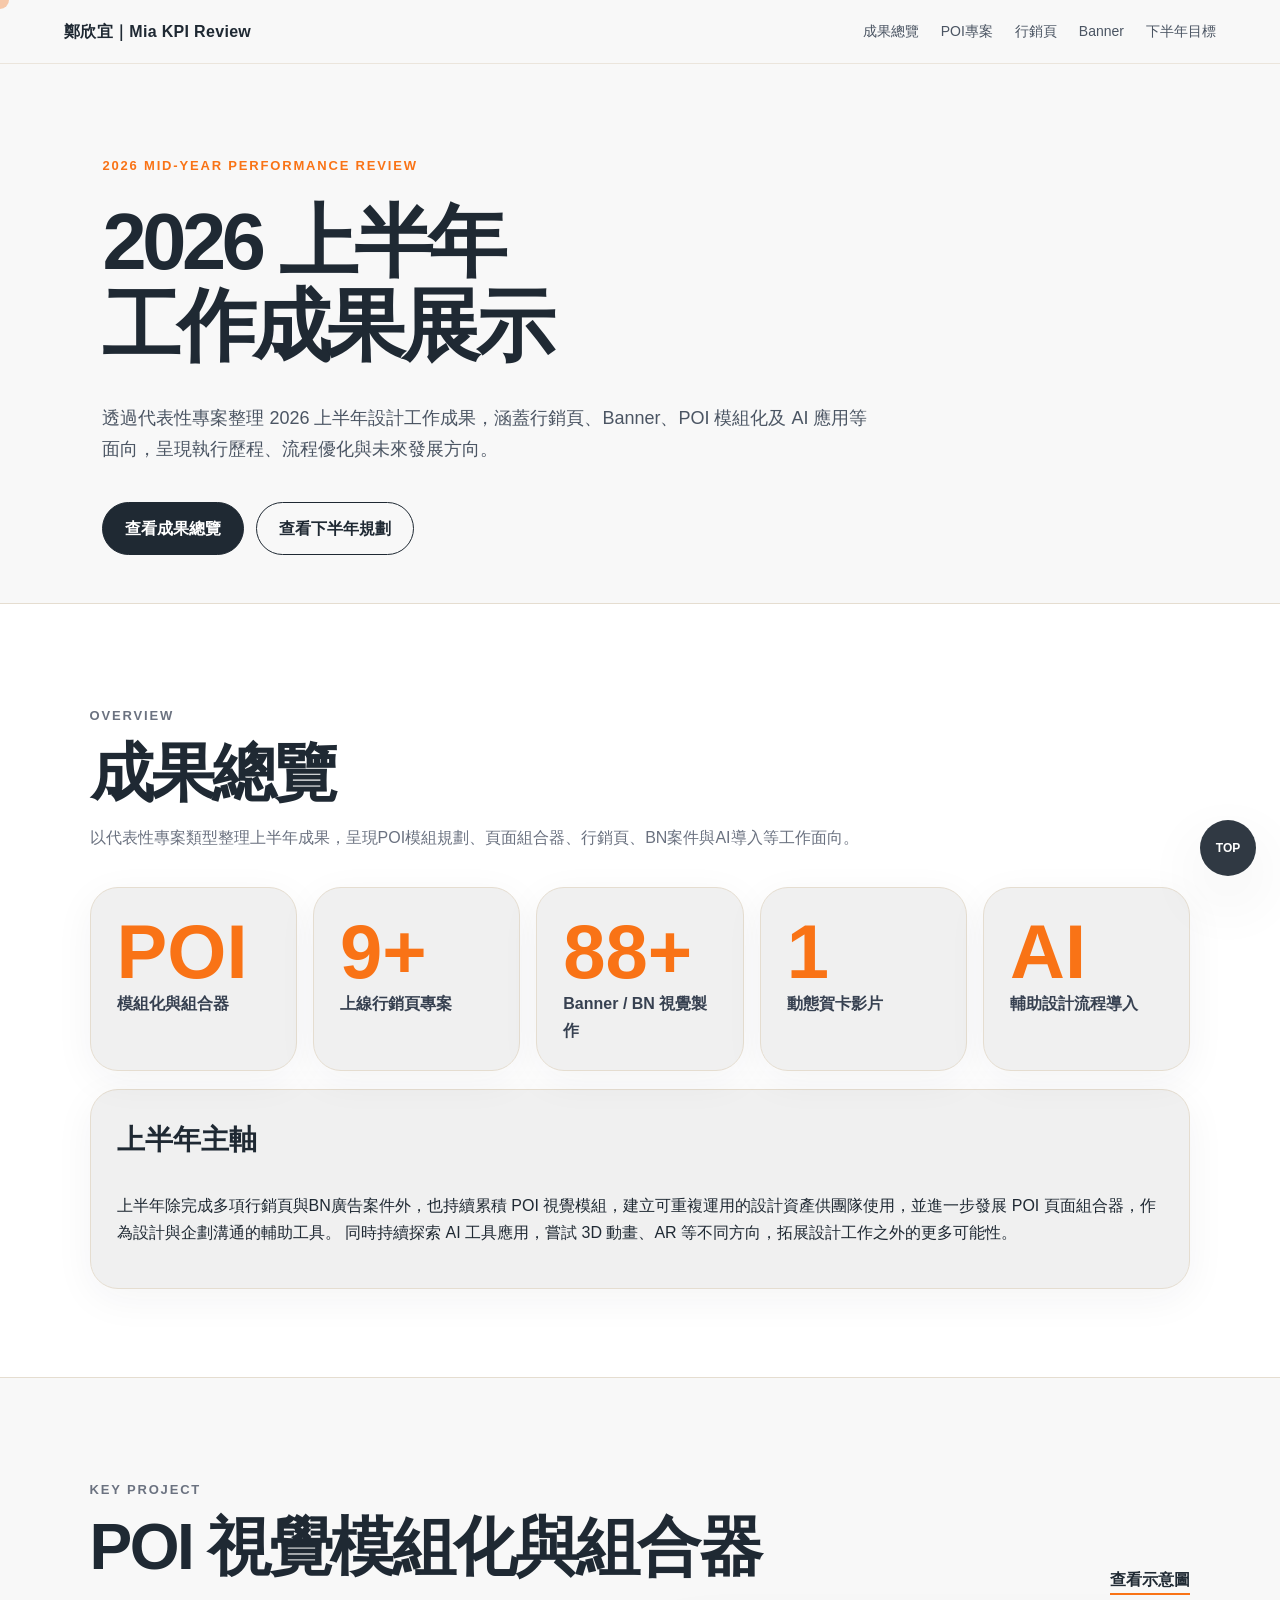
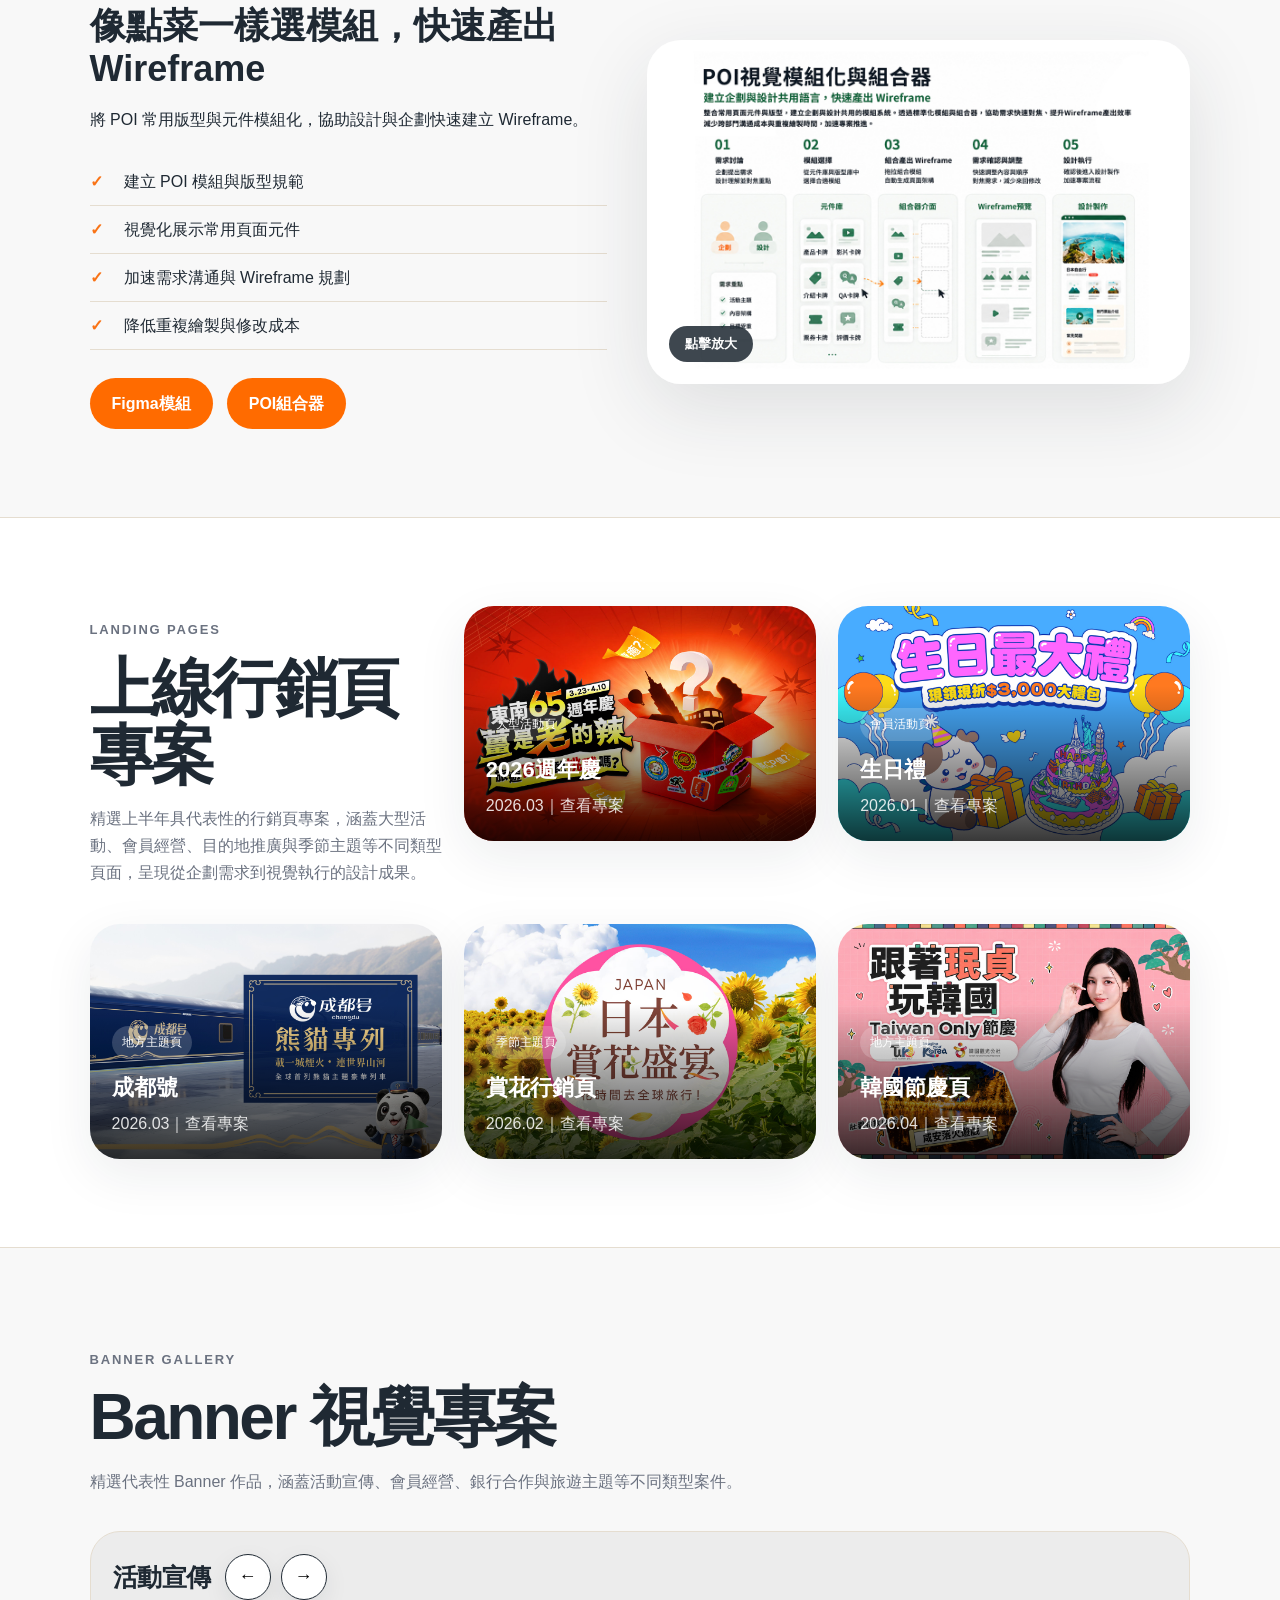
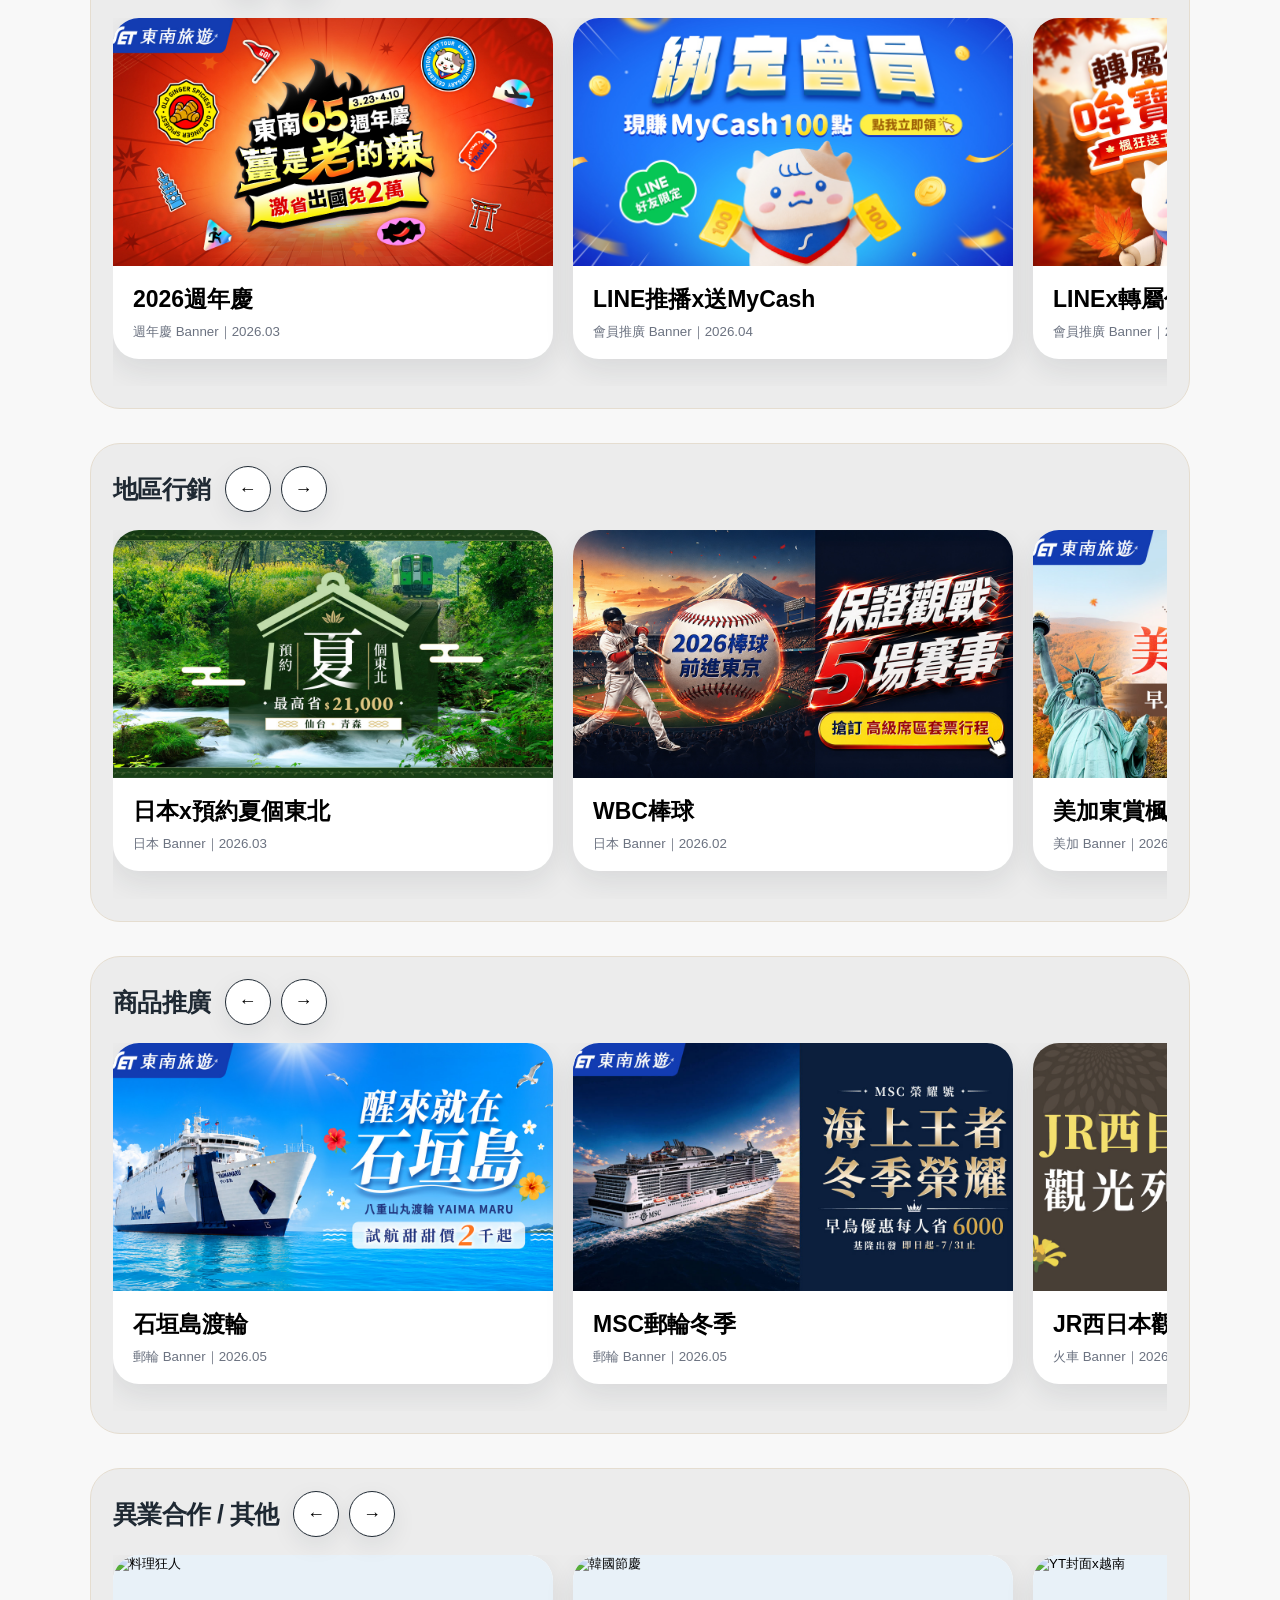
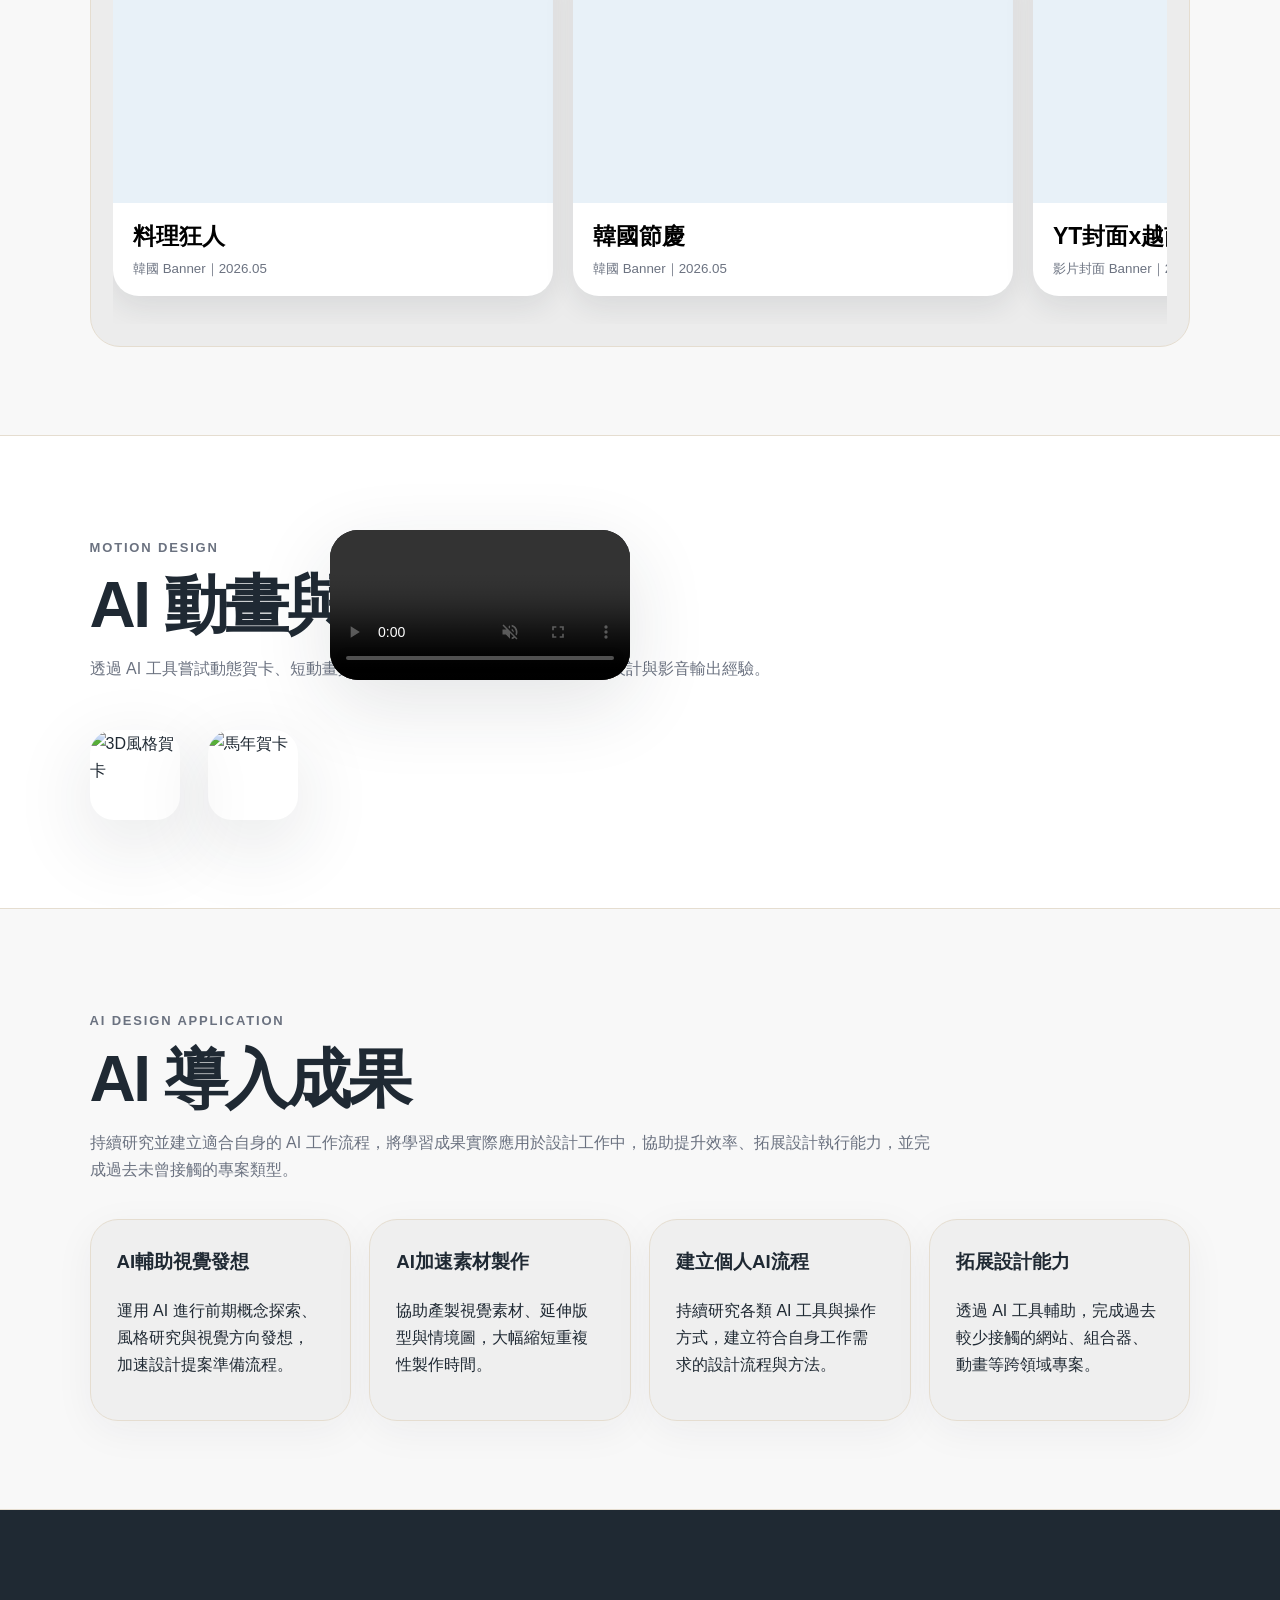
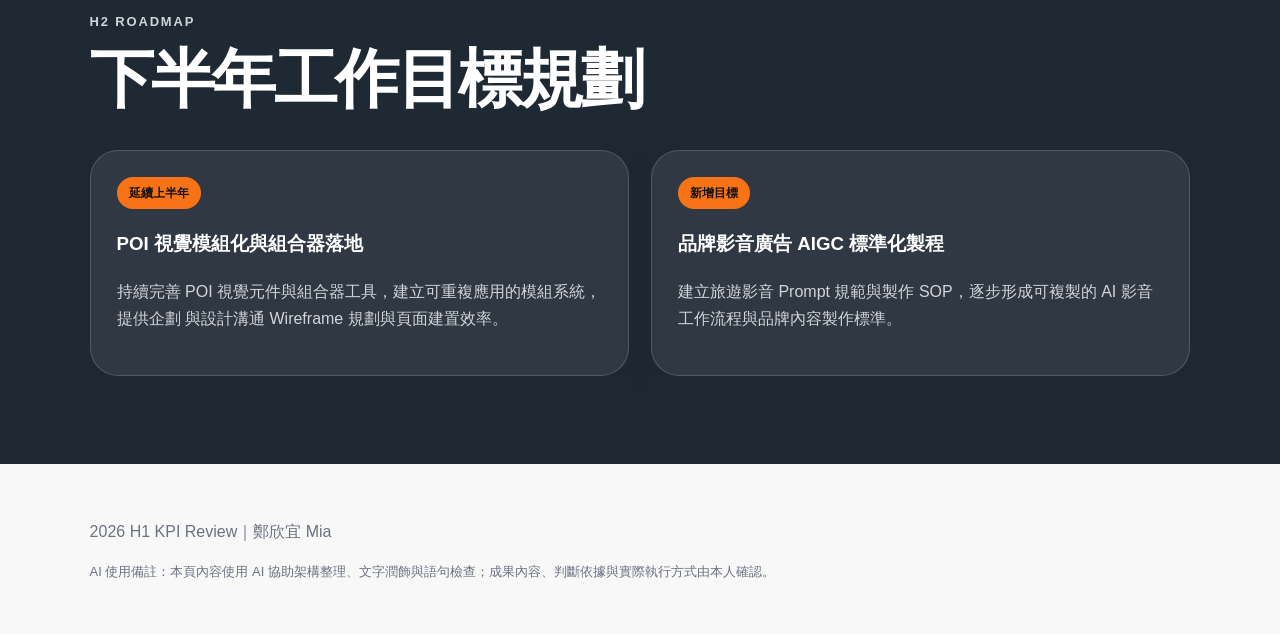
==== commit a9ff09b8: "Add files via upload" ====
--- a/index.html
+++ b/index.html
@@ -28,9 +28,11 @@
       <h1>2026 上半年<br><span>工作成果展示</span></h1>
       <p class="hero-text">透過代表性專案整理 2026 上半年設計工作成果，涵蓋行銷頁、Banner、POI 模組化及 AI 應用等面向，呈現執行歷程、流程優化與未來發展方向。</p>
 
-      <p class="ai-note">
-        本成果頁使用 AI 協助進行內容架構整理、文字潤飾與網站版面規劃，所有專案成果與工作內容均由本人實際執行與確認。
-      </p>
+      <!--
+<p class="ai-note">
+  本成果頁使用 AI 協助進行內容架構整理、文字潤飾與網站版面規劃，所有專案成果與工作內容均由本人實際執行與確認。
+</p>
+-->
 
       <div class="hero-actions">
         <a class="btn primary" href="#overview">查看成果總覽</a>
@@ -148,41 +150,49 @@
     <section id="motion" class="section reveal">
       <div class="section-head">
         <p class="eyebrow">Motion Design</p>
-        <h2>動態賀卡｜旅行篇</h2>
-        <p>作為上半年動態內容嘗試，累積腳本、視覺、動畫與輸出經驗，銜接下半年影音 Prompt 標準化目標。</p>
-      </div>
-      <div class="video-wrap">
-        <video src="assets/videos/travel-card.mp4" controls muted playsinline
-          poster="assets/images/pages/生日禮頁面.svg"></video>
-        <div class="video-copy">
-          <h3>執行內容</h3>
-          <p>動態腳本規劃、畫面節奏設計、視覺素材整合、影片輸出測試。</p>
-        </div>
-      </div>
-    </section>
+        <h2>AI 動畫與賀卡製作</h2>
+        <p>透過 AI 工具嘗試動態賀卡、短動畫與節慶視覺創作，累積腳本規劃、畫面設計與影音輸出經驗。</p>
+      </div>
+
+      <div class="motion-layout">
+        <div class="motion-cards">
+          <img src="assets/videos/3D風_demo.jpg" alt="3D風格賀卡">
+          <img src="assets/videos/馬年風_demo.jpg" alt="馬年賀卡">
+        </div>
+
+        <div class="motion-video">
+          <video controls muted playsinline src="assets/videos/travel-card.mp4"></video>
+        </div>
+      </div>
+    </section>
+
+
+
+
+
 
     <section id="ai" class="section reveal">
       <div class="section-head">
         <p class="eyebrow">AI Design Application</p>
         <h2>AI 導入成果</h2>
-        <p>此區不強調「AI 很厲害」，而是說明 AI 如何協助設計發想、素材生成、版型延伸與風格資料整理。</p>
+        <p>持續研究並建立適合自身的 AI 工作流程，將學習成果實際應用於設計工作中，協助提升效率、拓展設計執行能力，並完成過去未曾接觸的專案類型。</p>
       </div>
       <div class="pill-grid">
         <article>
-          <h3>AI 輔助視覺發想</h3>
-          <p>用於前期提案、風格探索與素材方向整理。</p>
-        </article>
-        <article>
-          <h3>Banner 素材生成</h3>
-          <p>協助建立旅遊場景、裝飾素材與延伸版本。</p>
-        </article>
-        <article>
-          <h3>設計風格資料庫</h3>
-          <p>整理字體、畫風、素材元素與 Prompt 分類。</p>
-        </article>
-        <article>
-          <h3>流程效率提升</h3>
-          <p>降低前期找素材與發想時間，保留設計判斷與修正責任。</p>
+          <h3>AI輔助視覺發想</h3>
+          <p>運用 AI 進行前期概念探索、風格研究與視覺方向發想，加速設計提案準備流程。</p>
+        </article>
+        <article>
+          <h3>AI加速素材製作</h3>
+          <p>協助產製視覺素材、延伸版型與情境圖，大幅縮短重複性製作時間。</p>
+        </article>
+        <article>
+          <h3>建立個人AI流程</h3>
+          <p>持續研究各類 AI 工具與操作方式，建立符合自身工作需求的設計流程與方法。</p>
+        </article>
+        <article>
+          <h3>拓展設計能力</h3>
+          <p>透過 AI 工具輔助，完成過去較少接觸的網站、組合器、動畫等跨領域專案。</p>
         </article>
       </div>
     </section>
@@ -196,12 +206,12 @@
         <article>
           <span class="tag">延續上半年</span>
           <h3>POI 視覺模組化與組合器落地</h3>
-          <p>持續整理與管理標準化 POI 視覺元件，推動組合器應用於企劃 Wireframe 派工需求，降低設計前期溝通與繪製成本。</p>
+          <p>持續完善 POI 視覺元件與組合器工具，建立可重複應用的模組系統，提供企劃 與設計溝通 Wireframe 規劃與頁面建置效率。</p>
         </article>
         <article>
           <span class="tag">新增目標</span>
           <h3>品牌影音廣告 AIGC 標準化製程</h3>
-          <p>規劃可共用的旅遊影片 Prompt 指令規範，建立品牌影音公版與製作 SOP，讓 AI 影音從個人嘗試推進到可複製的工作流程。</p>
+          <p>建立旅遊影音 Prompt 規範與製作 SOP，逐步形成可複製的 AI 影音工作流程與品牌內容製作標準。</p>
         </article>
       </div>
     </section>
@@ -211,7 +221,7 @@
 
   <footer class="footer">
     <p>2026 H1 KPI Review｜鄭欣宜 Mia</p>
-    <p class="note">AI 使用備註：本頁內容可標示「使用 AI 協助架構整理、文字潤飾與語句檢查；成果內容、判斷依據與實際執行方式由本人確認」。</p>
+    <p class="note">AI 使用備註：本頁內容使用 AI 協助架構整理、文字潤飾與語句檢查；成果內容、判斷依據與實際執行方式由本人確認。</p>
   </footer>
 
   <div class="lightbox" id="lightbox" aria-hidden="true">
--- a/styles.css
+++ b/styles.css
@@ -544,30 +544,55 @@
 }
 
 /* =========================================================
-   09｜動態賀卡區塊
-   直式影片大小、影片右側文字卡片
-========================================================= */
-
-.video-wrap {
-   display: grid;
-   grid-template-columns: 1.2fr .8fr;
-   gap: 26px;
-   align-items: center
-}
-
-.video-wrap video {
-   width: 100%;
-   border-radius: 30px;
-   box-shadow: var(--shadow);
-   background: #111
-}
-
-.video-copy {
-   background: var(--card);
-   border: 1px solid var(--line);
-   border-radius: 28px;
-   padding: 30px
-}
+   09｜AI動態設計探索
+   左賀卡｜右影片
+========================================================= */
+
+.motion-layout{
+   display:flex;
+   align-items:flex-start;
+   justify-content:flex-start;
+   gap:32px;
+   margin-top:48px;
+}
+
+.motion-cards{
+   display:flex;
+   gap:28px;
+   align-items:flex-start;
+}
+
+.motion-cards img{
+   width:100%;
+   max-width:380px;
+   aspect-ratio:1/1;
+   object-fit:cover;
+
+   border-radius:24px;
+   box-shadow:var(--shadow);
+
+   transition:.35s ease;
+}
+
+.motion-cards img:hover{
+   transform:translateY(-4px);
+}
+
+.motion-video{
+   display:flex;
+   justify-content:flex-start;
+    margin-top:-200px;
+}
+
+.motion-video video{
+   width:100%;
+   max-width:350px;
+
+   border-radius:28px;
+   box-shadow:var(--shadow);
+   background:#111;
+}
+
 
 /* =========================================================
    10｜AI 導入成果區塊
@@ -1319,4 +1344,90 @@
 /* 保留下半年目標區塊原本深色樣式 */
 #roadmap {
    background: #1f2933;
+}
+
+/* =========================================================
+   Motion 區塊 RWD｜賀卡與影片
+   桌機：賀卡1、賀卡2、影片同排
+   中尺寸：左邊賀卡上下排列，右邊影片
+   小尺寸：全部一排一個
+========================================================= */
+
+
+/* =========================================================
+   Motion 區塊 RWD｜賀卡與影片
+========================================================= */
+
+/* 中尺寸：左邊兩張賀卡上下排，總高度約等於右邊影片 */
+@media (max-width: 1250px){
+
+   .motion-layout{
+      --motion-gap: clamp(14px, 2vw, 24px);
+      --motion-video-w: clamp(240px, 28vw, 320px);
+      --motion-card-size: calc((var(--motion-video-w) * 16 / 9 - var(--motion-gap)) / 2);
+
+      display:grid;
+      grid-template-columns: var(--motion-card-size) var(--motion-video-w);
+      gap: clamp(24px, 3vw, 40px);
+      align-items:start;
+      justify-content:flex-start;
+   }
+
+   .motion-cards{
+      display:flex;
+      flex-direction:column;
+      gap:var(--motion-gap);
+      align-items:flex-start;
+   }
+
+ .motion-cards img{
+   width:var(--motion-card-size);
+   height:auto;
+   max-width:none;
+   object-fit:contain;
+}
+
+   .motion-video{
+      margin-top:0 !important;
+      display:flex;
+      justify-content:flex-start;
+   }
+
+   .motion-video video{
+      width:var(--motion-video-w);
+      max-width:none;
+   }
+}
+
+
+/* 小尺寸：文字 → 賀卡1 → 賀卡2 → 影片 */
+@media (max-width: 900px){
+
+   .motion-layout{
+      display:flex;
+      flex-direction:column;
+      align-items:center;
+      gap:24px;
+   }
+
+   .motion-cards{
+      width:100%;
+      align-items:center;
+   }
+
+   .motion-cards img{
+      max-width:340px;
+      width:100%;
+   }
+
+   .motion-video{
+      margin-top:0 !important;
+      width:100%;
+      justify-content:center;
+   }
+
+   .motion-video video{
+      max-width:300px;
+      width:100%;
+   }
 }
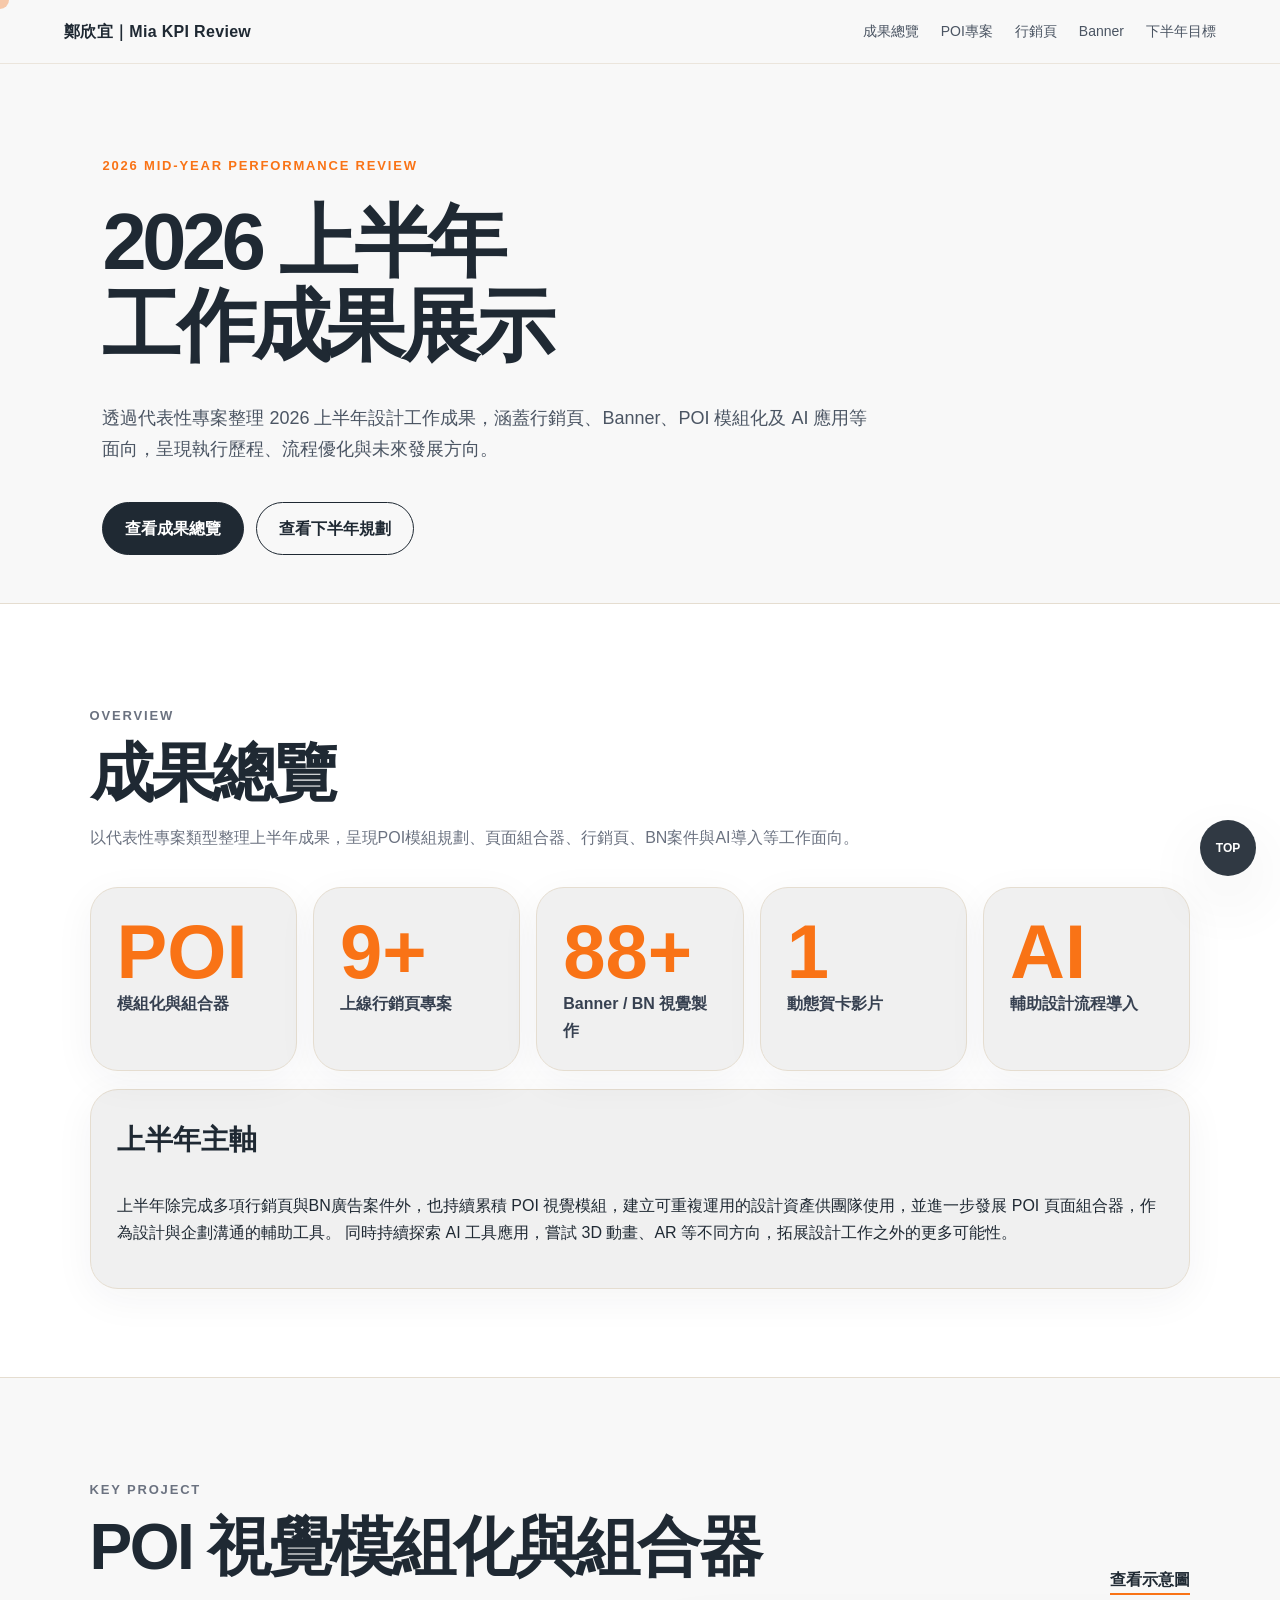
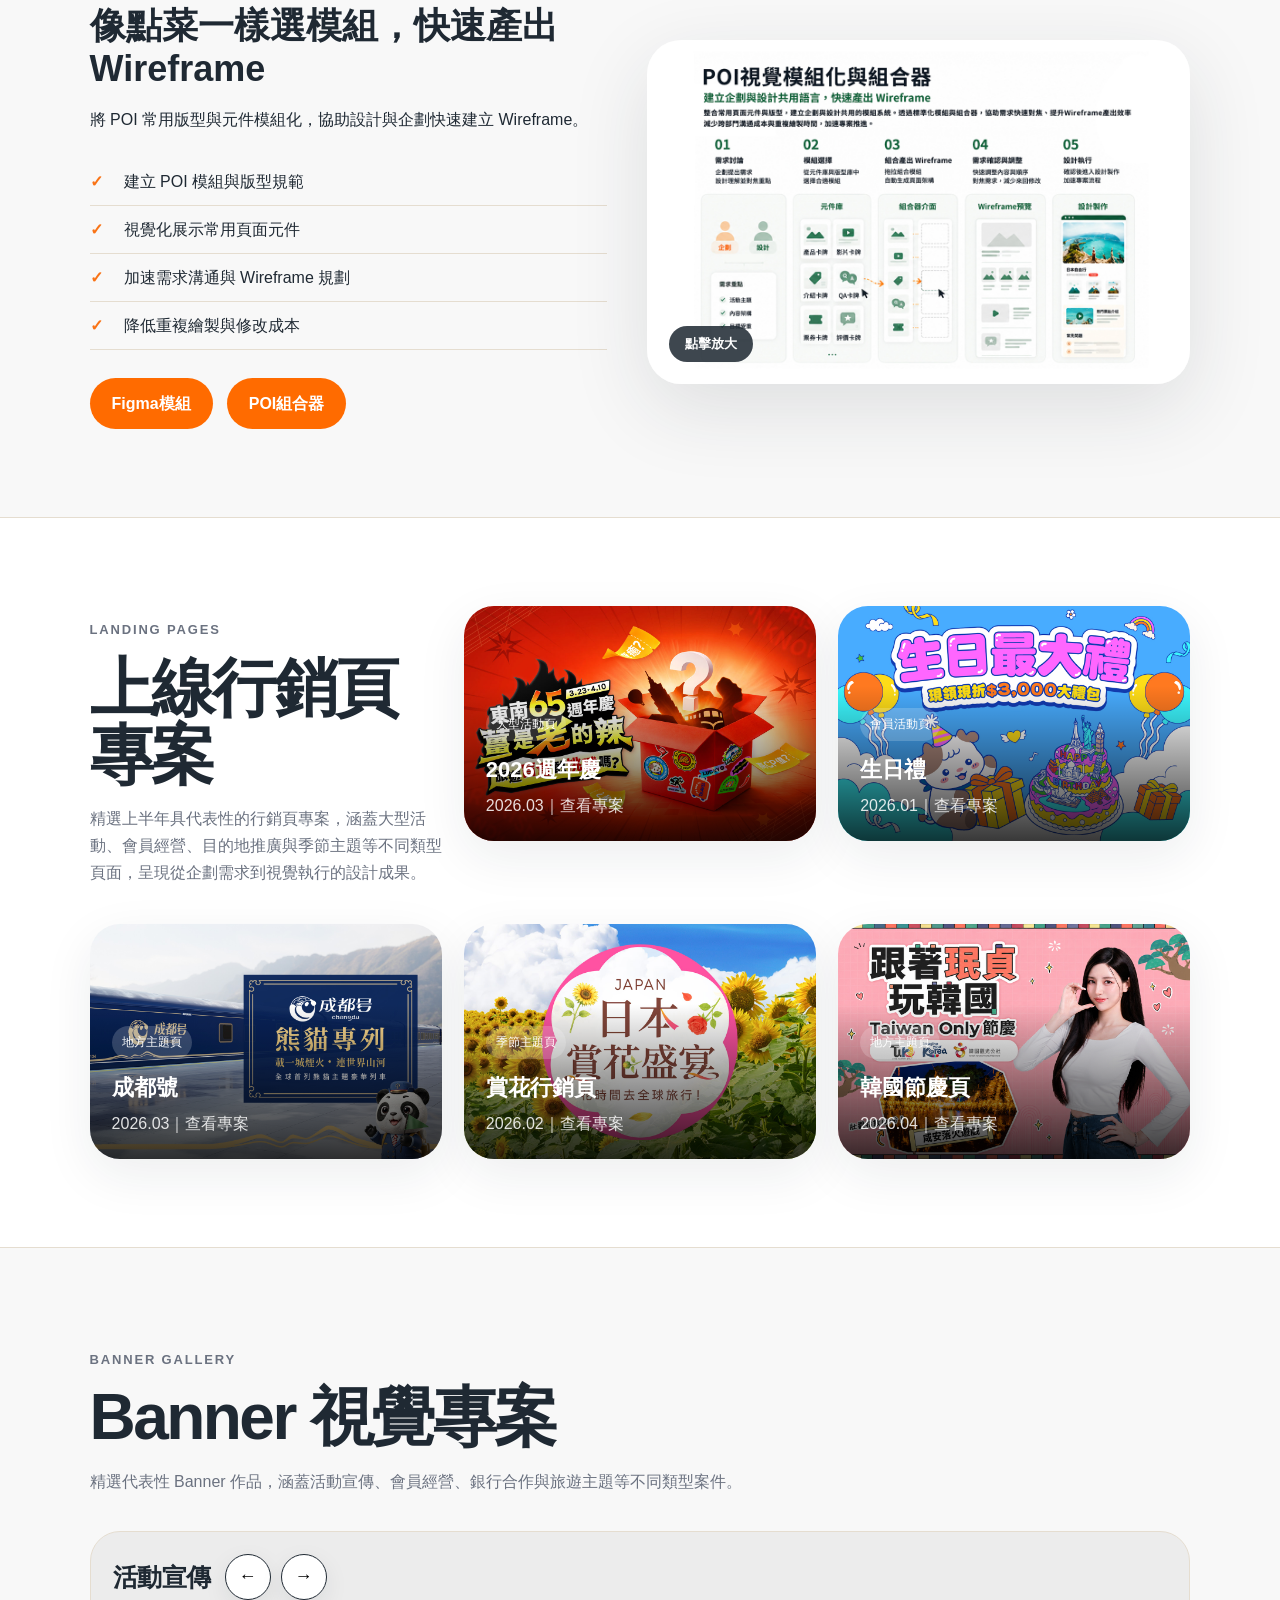
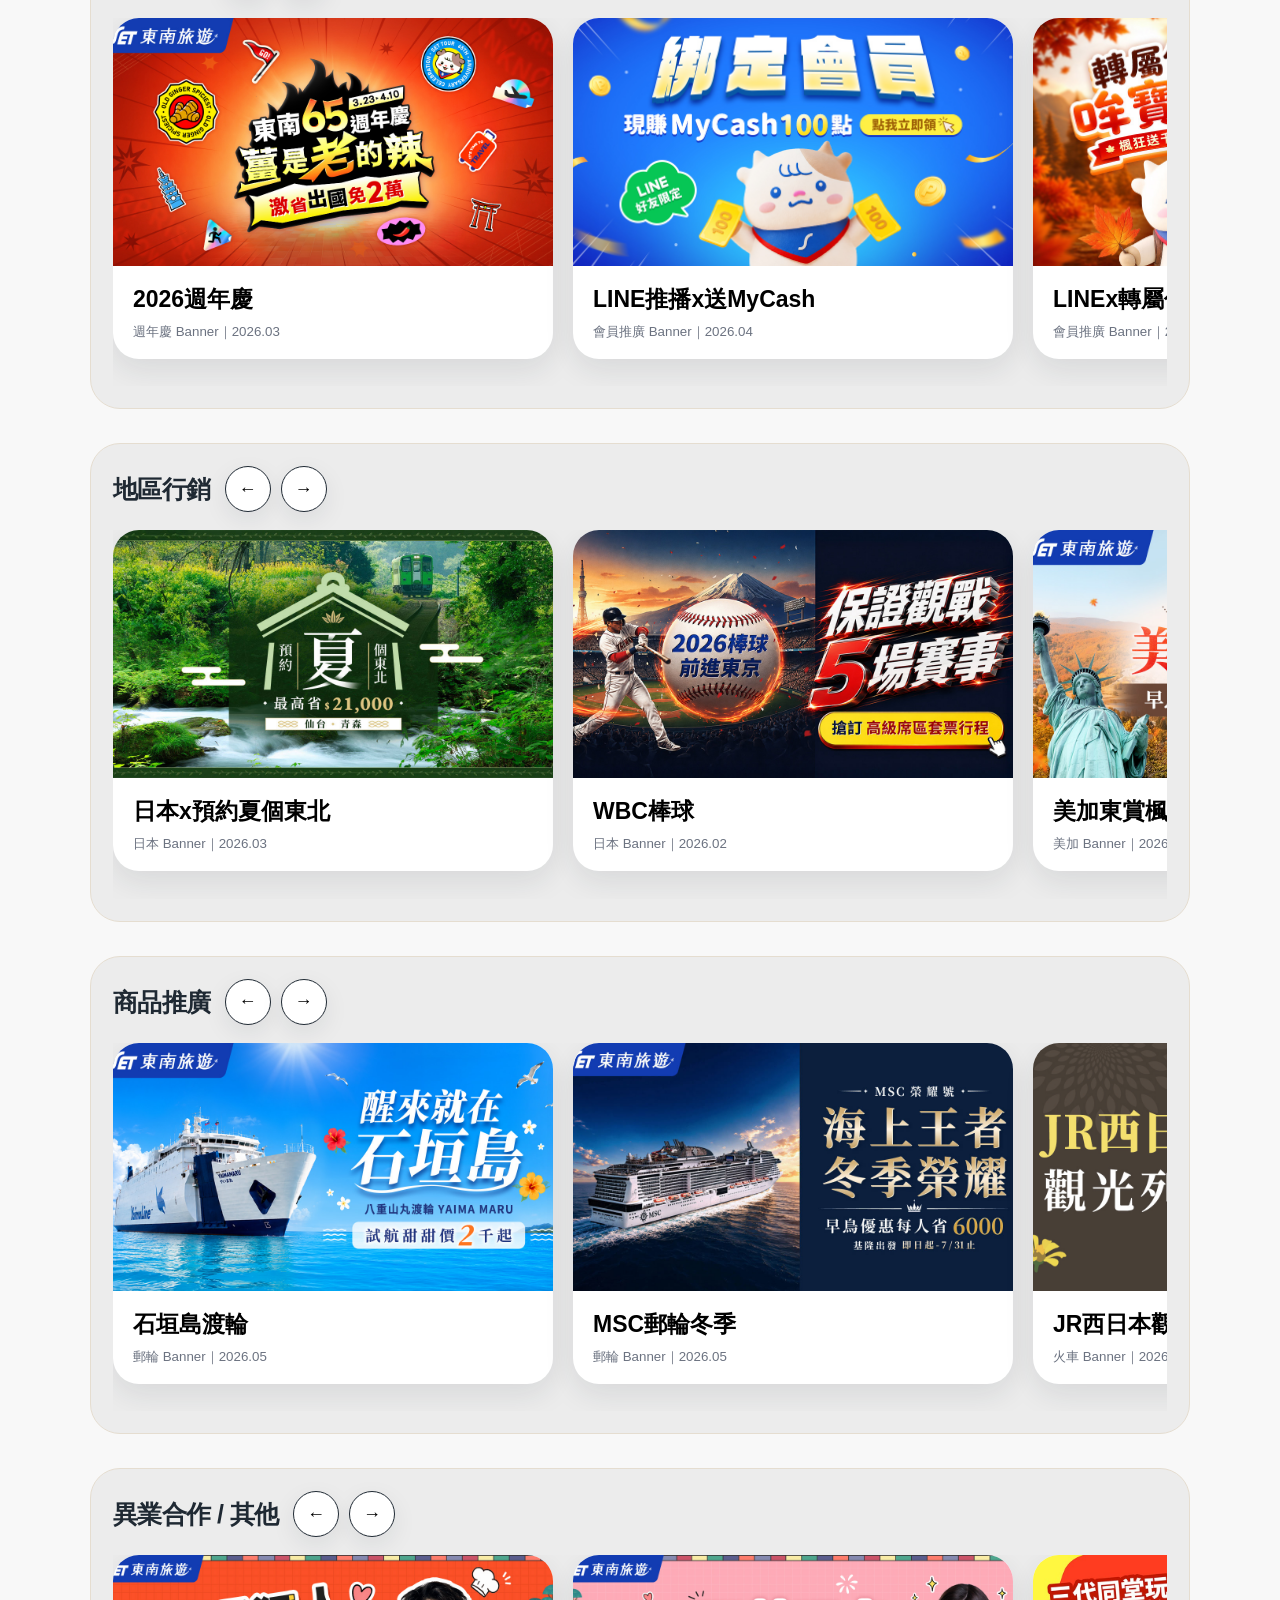
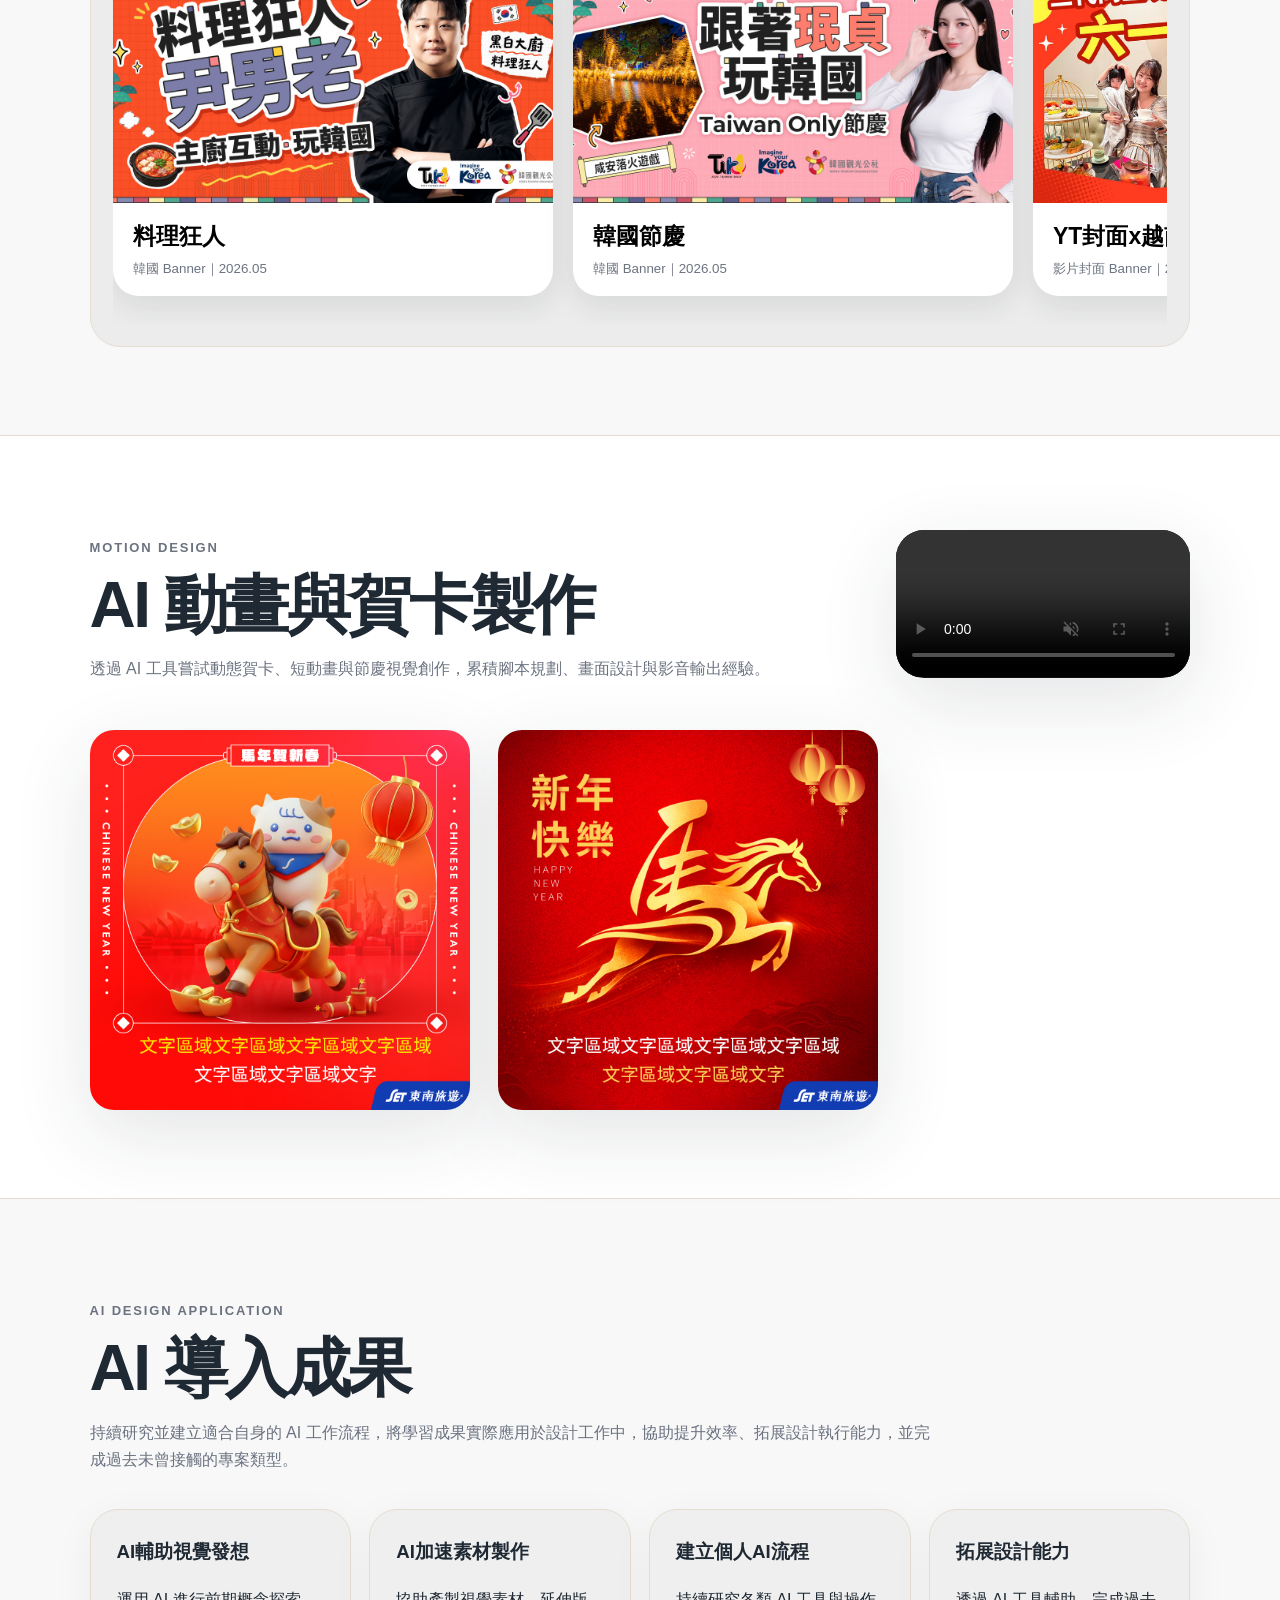
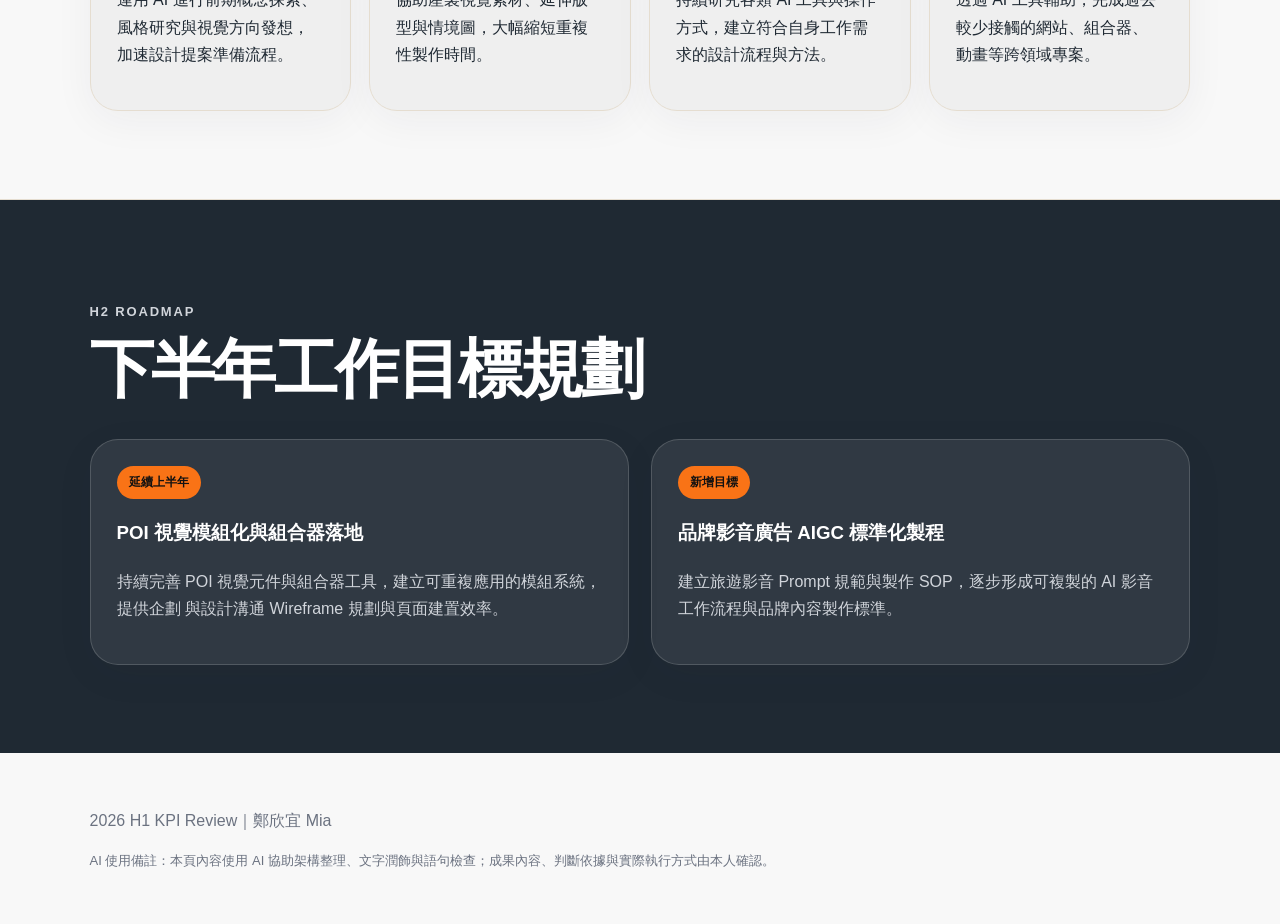
==== commit 9822b3df: "Add files via upload" ====
--- a/index.html
+++ b/index.html
@@ -87,11 +87,11 @@
 
           <div class="poi-actions">
 
-            <a href="你的Figma網址" class="poi-btn" target="_blank">
+            <a href="https://reurl.cc/V2k6xR" class="poi-btn" target="_blank">
               Figma模組
             </a>
 
-            <a href="你的POI網址" class="poi-btn" target="_blank">
+            <a href="https://miacheng1020.github.io/poi202606/" class="poi-btn" target="_blank">
               POI組合器
             </a>
 
